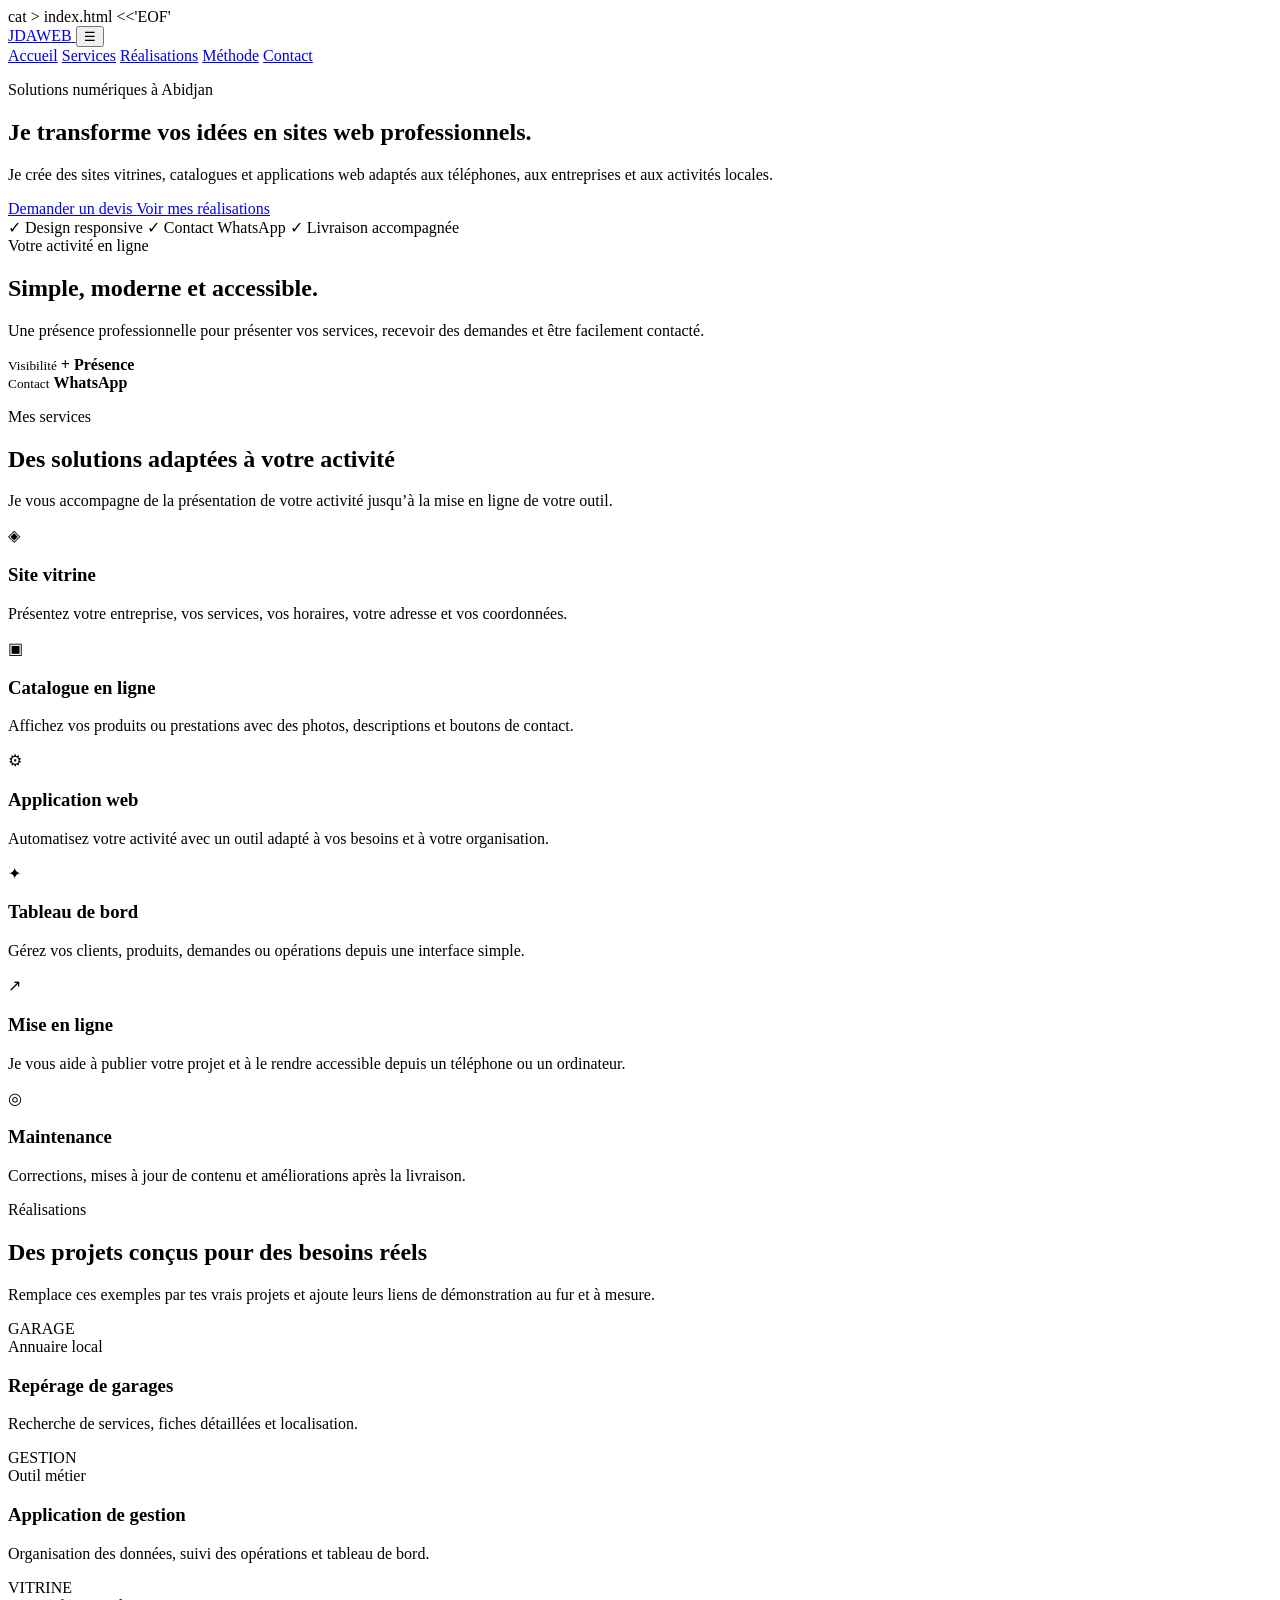
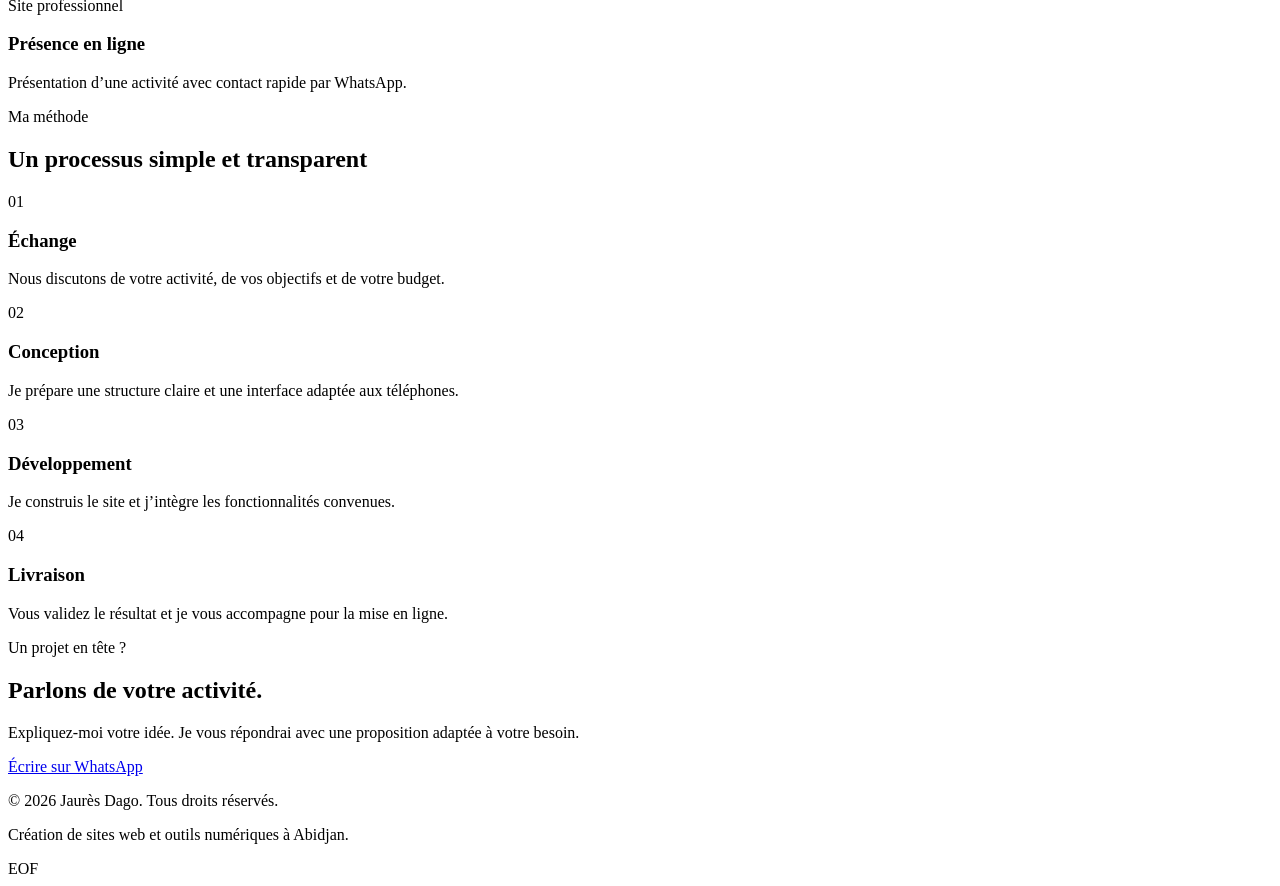
==== index.html @ 668e88b4 "Update index.html" ====
cat > index.html <<'EOF'
<!DOCTYPE html>
<html lang="fr">
<head>
  <meta charset="UTF-8">
  <meta name="viewport" content="width=device-width, initial-scale=1.0">

  <title>Jaurès Dago | Création de sites web à Abidjan</title>

  <meta
    name="description"
    content="Jaurès Dago crée des sites web, applications web et outils numériques adaptés aux entreprises et activités locales à Abidjan."
  >

  <meta name="theme-color" content="#121426">

  <link rel="stylesheet" href="css/style.css">
</head>
<body>
  <header class="site-header">
    <nav class="navbar container">
      <a class="logo" href="#accueil">
        JDA<span>WEB</span>
      </a>

      <button
        class="menu-toggle"
        id="menuToggle"
        type="button"
        aria-label="Ouvrir le menu"
        aria-expanded="false">
        ☰
      </button>

      <div class="nav-links" id="navLinks">
        <a href="#accueil">Accueil</a>
        <a href="#services">Services</a>
        <a href="#realisations">Réalisations</a>
        <a href="#methode">Méthode</a>
        <a href="#contact">Contact</a>
      </div>
    </nav>
  </header>

  <main>
    <section class="hero container" id="accueil">
      <div class="hero-content">
        <p class="eyebrow">Solutions numériques à Abidjan</p>

        <h1>
          Je transforme vos idées en sites web professionnels.
        </h1>

        <p class="hero-text">
          Je crée des sites vitrines, catalogues et applications web adaptés
          aux téléphones, aux entreprises et aux activités locales.
        </p>

        <div class="hero-actions">
          <a class="button button-primary" href="#contact">
            Demander un devis
          </a>

          <a class="button button-secondary" href="#realisations">
            Voir mes réalisations
          </a>
        </div>

        <div class="trust-points">
          <span>✓ Design responsive</span>
          <span>✓ Contact WhatsApp</span>
          <span>✓ Livraison accompagnée</span>
        </div>
      </div>

      <div class="hero-card">
        <span class="card-label">Votre activité en ligne</span>
        <h2>Simple, moderne et accessible.</h2>
        <p>
          Une présence professionnelle pour présenter vos services,
          recevoir des demandes et être facilement contacté.
        </p>

        <div class="mini-dashboard">
          <div>
            <small>Visibilité</small>
            <strong>+ Présence</strong>
          </div>
          <div>
            <small>Contact</small>
            <strong>WhatsApp</strong>
          </div>
        </div>
      </div>
    </section>

    <section class="section" id="services">
      <div class="container">
        <div class="section-heading">
          <p class="eyebrow">Mes services</p>
          <h2>Des solutions adaptées à votre activité</h2>
          <p>
            Je vous accompagne de la présentation de votre activité jusqu’à
            la mise en ligne de votre outil.
          </p>
        </div>

        <div class="cards">
          <article class="service-card">
            <span class="service-icon">◈</span>
            <h3>Site vitrine</h3>
            <p>
              Présentez votre entreprise, vos services, vos horaires,
              votre adresse et vos coordonnées.
            </p>
          </article>

          <article class="service-card">
            <span class="service-icon">▣</span>
            <h3>Catalogue en ligne</h3>
            <p>
              Affichez vos produits ou prestations avec des photos,
              descriptions et boutons de contact.
            </p>
          </article>

          <article class="service-card">
            <span class="service-icon">⚙</span>
            <h3>Application web</h3>
            <p>
              Automatisez votre activité avec un outil adapté à vos besoins
              et à votre organisation.
            </p>
          </article>

          <article class="service-card">
            <span class="service-icon">✦</span>
            <h3>Tableau de bord</h3>
            <p>
              Gérez vos clients, produits, demandes ou opérations depuis
              une interface simple.
            </p>
          </article>

          <article class="service-card">
            <span class="service-icon">↗</span>
            <h3>Mise en ligne</h3>
            <p>
              Je vous aide à publier votre projet et à le rendre accessible
              depuis un téléphone ou un ordinateur.
            </p>
          </article>

          <article class="service-card">
            <span class="service-icon">◎</span>
            <h3>Maintenance</h3>
            <p>
              Corrections, mises à jour de contenu et améliorations
              après la livraison.
            </p>
          </article>
        </div>
      </div>
    </section>

    <section class="section section-dark" id="realisations">
      <div class="container">
        <div class="section-heading">
          <p class="eyebrow">Réalisations</p>
          <h2>Des projets conçus pour des besoins réels</h2>
          <p>
            Remplace ces exemples par tes vrais projets et ajoute leurs liens
            de démonstration au fur et à mesure.
          </p>
        </div>

        <div class="project-grid">
          <article class="project-card">
            <div class="project-cover project-purple">GARAGE</div>
            <div class="project-body">
              <span>Annuaire local</span>
              <h3>Repérage de garages</h3>
              <p>
                Recherche de services, fiches détaillées et localisation.
              </p>
            </div>
          </article>

          <article class="project-card">
            <div class="project-cover project-orange">GESTION</div>
            <div class="project-body">
              <span>Outil métier</span>
              <h3>Application de gestion</h3>
              <p>
                Organisation des données, suivi des opérations et tableau
                de bord.
              </p>
            </div>
          </article>

          <article class="project-card">
            <div class="project-cover project-blue">VITRINE</div>
            <div class="project-body">
              <span>Site professionnel</span>
              <h3>Présence en ligne</h3>
              <p>
                Présentation d’une activité avec contact rapide par WhatsApp.
              </p>
            </div>
          </article>
        </div>
      </div>
    </section>

    <section class="section" id="methode">
      <div class="container">
        <div class="section-heading">
          <p class="eyebrow">Ma méthode</p>
          <h2>Un processus simple et transparent</h2>
        </div>

        <div class="steps">
          <div class="step">
            <span>01</span>
            <div>
              <h3>Échange</h3>
              <p>
                Nous discutons de votre activité, de vos objectifs et de
                votre budget.
              </p>
            </div>
          </div>

          <div class="step">
            <span>02</span>
            <div>
              <h3>Conception</h3>
              <p>
                Je prépare une structure claire et une interface adaptée
                aux téléphones.
              </p>
            </div>
          </div>

          <div class="step">
            <span>03</span>
            <div>
              <h3>Développement</h3>
              <p>
                Je construis le site et j’intègre les fonctionnalités
                convenues.
              </p>
            </div>
          </div>

          <div class="step">
            <span>04</span>
            <div>
              <h3>Livraison</h3>
              <p>
                Vous validez le résultat et je vous accompagne pour la mise
                en ligne.
              </p>
            </div>
          </div>
        </div>
      </div>
    </section>

    <section class="contact-section" id="contact">
      <div class="container contact-content">
        <div>
          <p class="eyebrow">Un projet en tête ?</p>
          <h2>Parlons de votre activité.</h2>
          <p>
            Expliquez-moi votre idée. Je vous répondrai avec une proposition
            adaptée à votre besoin.
          </p>
        </div>

        <!-- Remplace 225XXXXXXXXXX par ton vrai numéro WhatsApp -->
        <a
          class="button button-whatsapp"
          href="https://wa.me/225XXXXXXXXXX?text=Bonjour%20Jaur%C3%A8s%2C%20je%20souhaite%20parler%20d%27un%20projet%20web."
          target="_blank"
          rel="noopener">
          Écrire sur WhatsApp
        </a>
      </div>
    </section>
  </main>

  <footer class="site-footer">
    <div class="container footer-content">
      <p>© 2026 Jaurès Dago. Tous droits réservés.</p>
      <p>Création de sites web et outils numériques à Abidjan.</p>
    </div>
  </footer>

  <script src="js/app.js"></script>
</body>
</html>
EOF
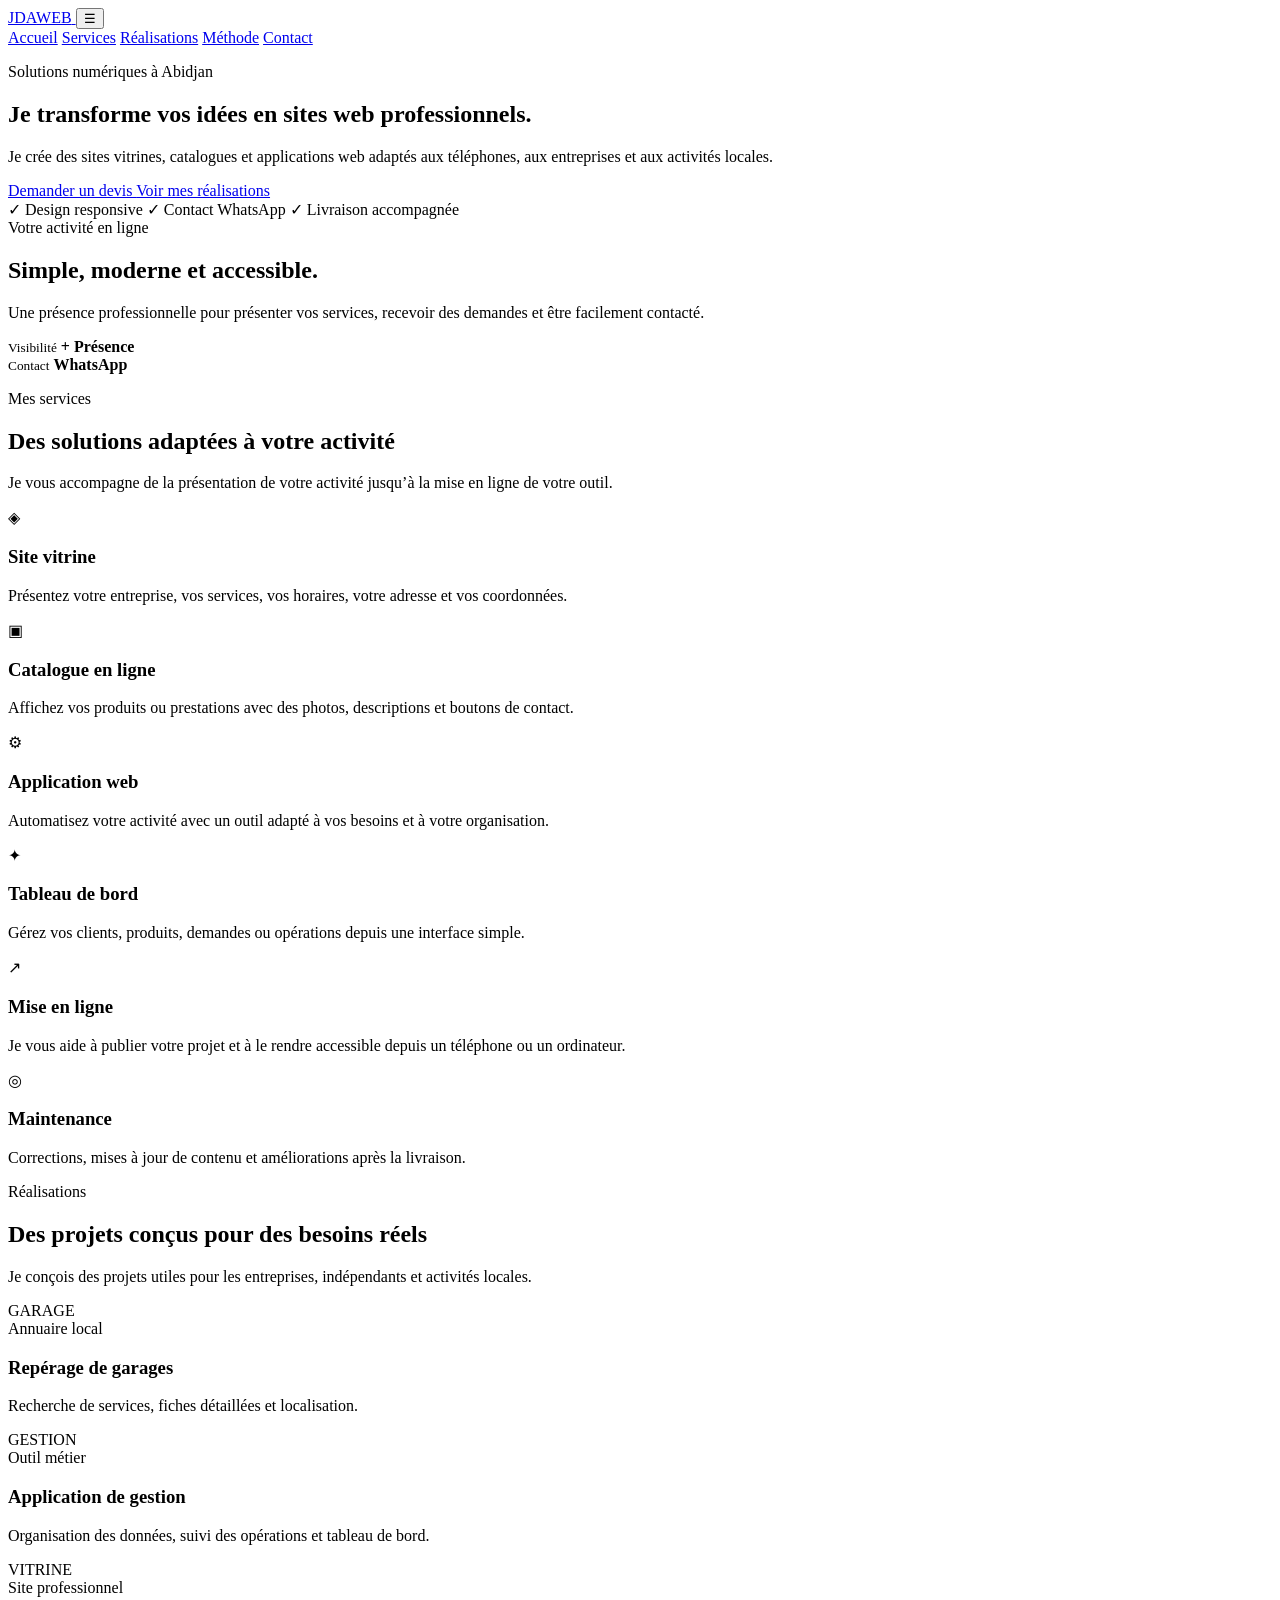
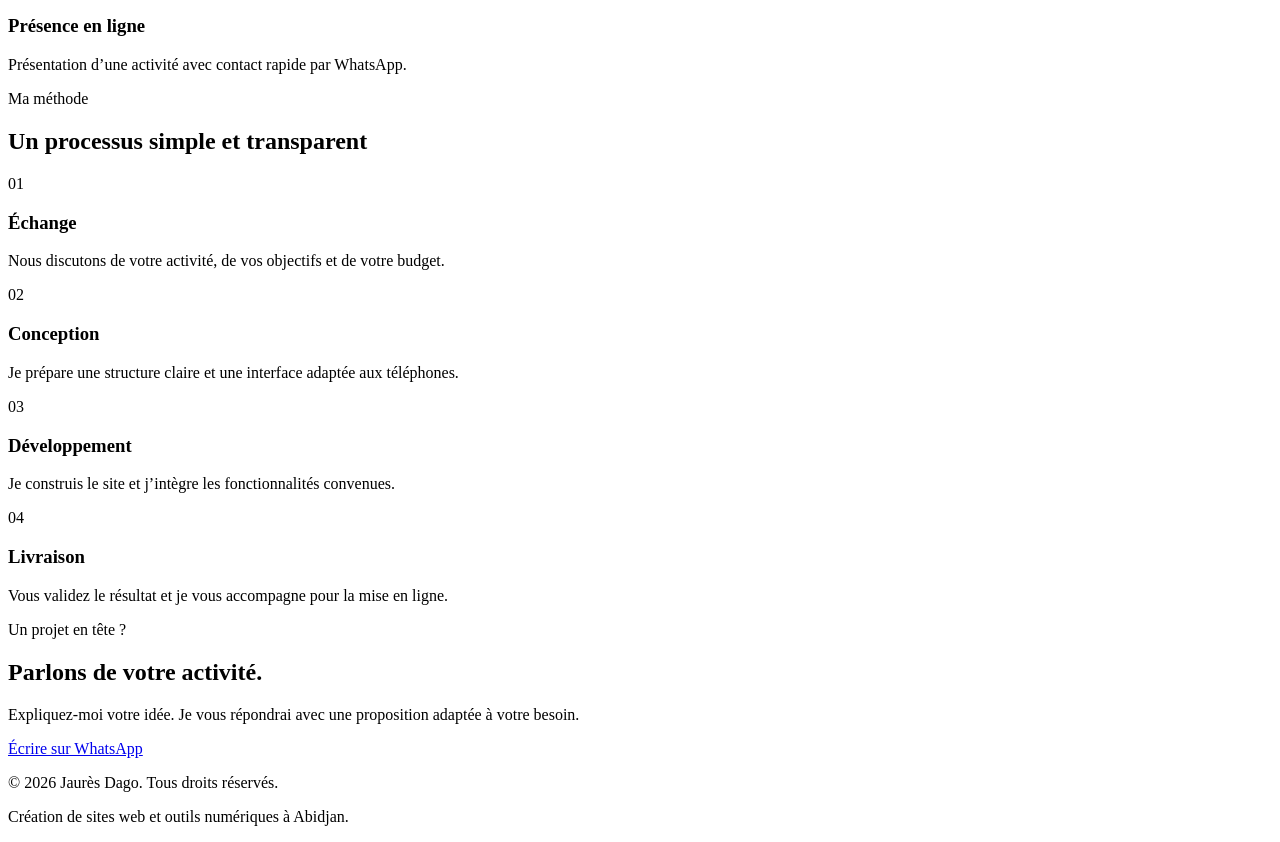
==== commit d69bf703: "Update index.html" ====
--- a/index.html
+++ b/index.html
@@ -1,4 +1,3 @@
-cat > index.html <<'EOF'
 <!DOCTYPE html>
 <html lang="fr">
 <head>
@@ -75,7 +74,11 @@
 
       <div class="hero-card">
         <span class="card-label">Votre activité en ligne</span>
-        <h2>Simple, moderne et accessible.</h2>
+
+        <h2>
+          Simple, moderne et accessible.
+        </h2>
+
         <p>
           Une présence professionnelle pour présenter vos services,
           recevoir des demandes et être facilement contacté.
@@ -86,6 +89,7 @@
             <small>Visibilité</small>
             <strong>+ Présence</strong>
           </div>
+
           <div>
             <small>Contact</small>
             <strong>WhatsApp</strong>
@@ -98,7 +102,11 @@
       <div class="container">
         <div class="section-heading">
           <p class="eyebrow">Mes services</p>
-          <h2>Des solutions adaptées à votre activité</h2>
+
+          <h2>
+            Des solutions adaptées à votre activité
+          </h2>
+
           <p>
             Je vous accompagne de la présentation de votre activité jusqu’à
             la mise en ligne de votre outil.
@@ -108,7 +116,11 @@
         <div class="cards">
           <article class="service-card">
             <span class="service-icon">◈</span>
-            <h3>Site vitrine</h3>
+
+            <h3>
+              Site vitrine
+            </h3>
+
             <p>
               Présentez votre entreprise, vos services, vos horaires,
               votre adresse et vos coordonnées.
@@ -117,7 +129,11 @@
 
           <article class="service-card">
             <span class="service-icon">▣</span>
-            <h3>Catalogue en ligne</h3>
+
+            <h3>
+              Catalogue en ligne
+            </h3>
+
             <p>
               Affichez vos produits ou prestations avec des photos,
               descriptions et boutons de contact.
@@ -126,7 +142,11 @@
 
           <article class="service-card">
             <span class="service-icon">⚙</span>
-            <h3>Application web</h3>
+
+            <h3>
+              Application web
+            </h3>
+
             <p>
               Automatisez votre activité avec un outil adapté à vos besoins
               et à votre organisation.
@@ -135,7 +155,11 @@
 
           <article class="service-card">
             <span class="service-icon">✦</span>
-            <h3>Tableau de bord</h3>
+
+            <h3>
+              Tableau de bord
+            </h3>
+
             <p>
               Gérez vos clients, produits, demandes ou opérations depuis
               une interface simple.
@@ -144,7 +168,11 @@
 
           <article class="service-card">
             <span class="service-icon">↗</span>
-            <h3>Mise en ligne</h3>
+
+            <h3>
+              Mise en ligne
+            </h3>
+
             <p>
               Je vous aide à publier votre projet et à le rendre accessible
               depuis un téléphone ou un ordinateur.
@@ -153,7 +181,11 @@
 
           <article class="service-card">
             <span class="service-icon">◎</span>
-            <h3>Maintenance</h3>
+
+            <h3>
+              Maintenance
+            </h3>
+
             <p>
               Corrections, mises à jour de contenu et améliorations
               après la livraison.
@@ -167,19 +199,30 @@
       <div class="container">
         <div class="section-heading">
           <p class="eyebrow">Réalisations</p>
-          <h2>Des projets conçus pour des besoins réels</h2>
+
+          <h2>
+            Des projets conçus pour des besoins réels
+          </h2>
+
           <p>
-            Remplace ces exemples par tes vrais projets et ajoute leurs liens
-            de démonstration au fur et à mesure.
+            Je conçois des projets utiles pour les entreprises,
+            indépendants et activités locales.
           </p>
         </div>
 
         <div class="project-grid">
           <article class="project-card">
-            <div class="project-cover project-purple">GARAGE</div>
+            <div class="project-cover project-purple">
+              GARAGE
+            </div>
+
             <div class="project-body">
               <span>Annuaire local</span>
-              <h3>Repérage de garages</h3>
+
+              <h3>
+                Repérage de garages
+              </h3>
+
               <p>
                 Recherche de services, fiches détaillées et localisation.
               </p>
@@ -187,10 +230,17 @@
           </article>
 
           <article class="project-card">
-            <div class="project-cover project-orange">GESTION</div>
+            <div class="project-cover project-orange">
+              GESTION
+            </div>
+
             <div class="project-body">
               <span>Outil métier</span>
-              <h3>Application de gestion</h3>
+
+              <h3>
+                Application de gestion
+              </h3>
+
               <p>
                 Organisation des données, suivi des opérations et tableau
                 de bord.
@@ -199,10 +249,17 @@
           </article>
 
           <article class="project-card">
-            <div class="project-cover project-blue">VITRINE</div>
+            <div class="project-cover project-blue">
+              VITRINE
+            </div>
+
             <div class="project-body">
               <span>Site professionnel</span>
-              <h3>Présence en ligne</h3>
+
+              <h3>
+                Présence en ligne
+              </h3>
+
               <p>
                 Présentation d’une activité avec contact rapide par WhatsApp.
               </p>
@@ -216,14 +273,21 @@
       <div class="container">
         <div class="section-heading">
           <p class="eyebrow">Ma méthode</p>
-          <h2>Un processus simple et transparent</h2>
+
+          <h2>
+            Un processus simple et transparent
+          </h2>
         </div>
 
         <div class="steps">
           <div class="step">
             <span>01</span>
+
             <div>
-              <h3>Échange</h3>
+              <h3>
+                Échange
+              </h3>
+
               <p>
                 Nous discutons de votre activité, de vos objectifs et de
                 votre budget.
@@ -233,8 +297,12 @@
 
           <div class="step">
             <span>02</span>
+
             <div>
-              <h3>Conception</h3>
+              <h3>
+                Conception
+              </h3>
+
               <p>
                 Je prépare une structure claire et une interface adaptée
                 aux téléphones.
@@ -244,8 +312,12 @@
 
           <div class="step">
             <span>03</span>
+
             <div>
-              <h3>Développement</h3>
+              <h3>
+                Développement
+              </h3>
+
               <p>
                 Je construis le site et j’intègre les fonctionnalités
                 convenues.
@@ -255,8 +327,12 @@
 
           <div class="step">
             <span>04</span>
+
             <div>
-              <h3>Livraison</h3>
+              <h3>
+                Livraison
+              </h3>
+
               <p>
                 Vous validez le résultat et je vous accompagne pour la mise
                 en ligne.
@@ -271,7 +347,11 @@
       <div class="container contact-content">
         <div>
           <p class="eyebrow">Un projet en tête ?</p>
-          <h2>Parlons de votre activité.</h2>
+
+          <h2>
+            Parlons de votre activité.
+          </h2>
+
           <p>
             Expliquez-moi votre idée. Je vous répondrai avec une proposition
             adaptée à votre besoin.
@@ -292,12 +372,16 @@
 
   <footer class="site-footer">
     <div class="container footer-content">
-      <p>© 2026 Jaurès Dago. Tous droits réservés.</p>
-      <p>Création de sites web et outils numériques à Abidjan.</p>
+      <p>
+        © 2026 Jaurès Dago. Tous droits réservés.
+      </p>
+
+      <p>
+        Création de sites web et outils numériques à Abidjan.
+      </p>
     </div>
   </footer>
 
   <script src="js/app.js"></script>
 </body>
-</html>
-EOF+</html>
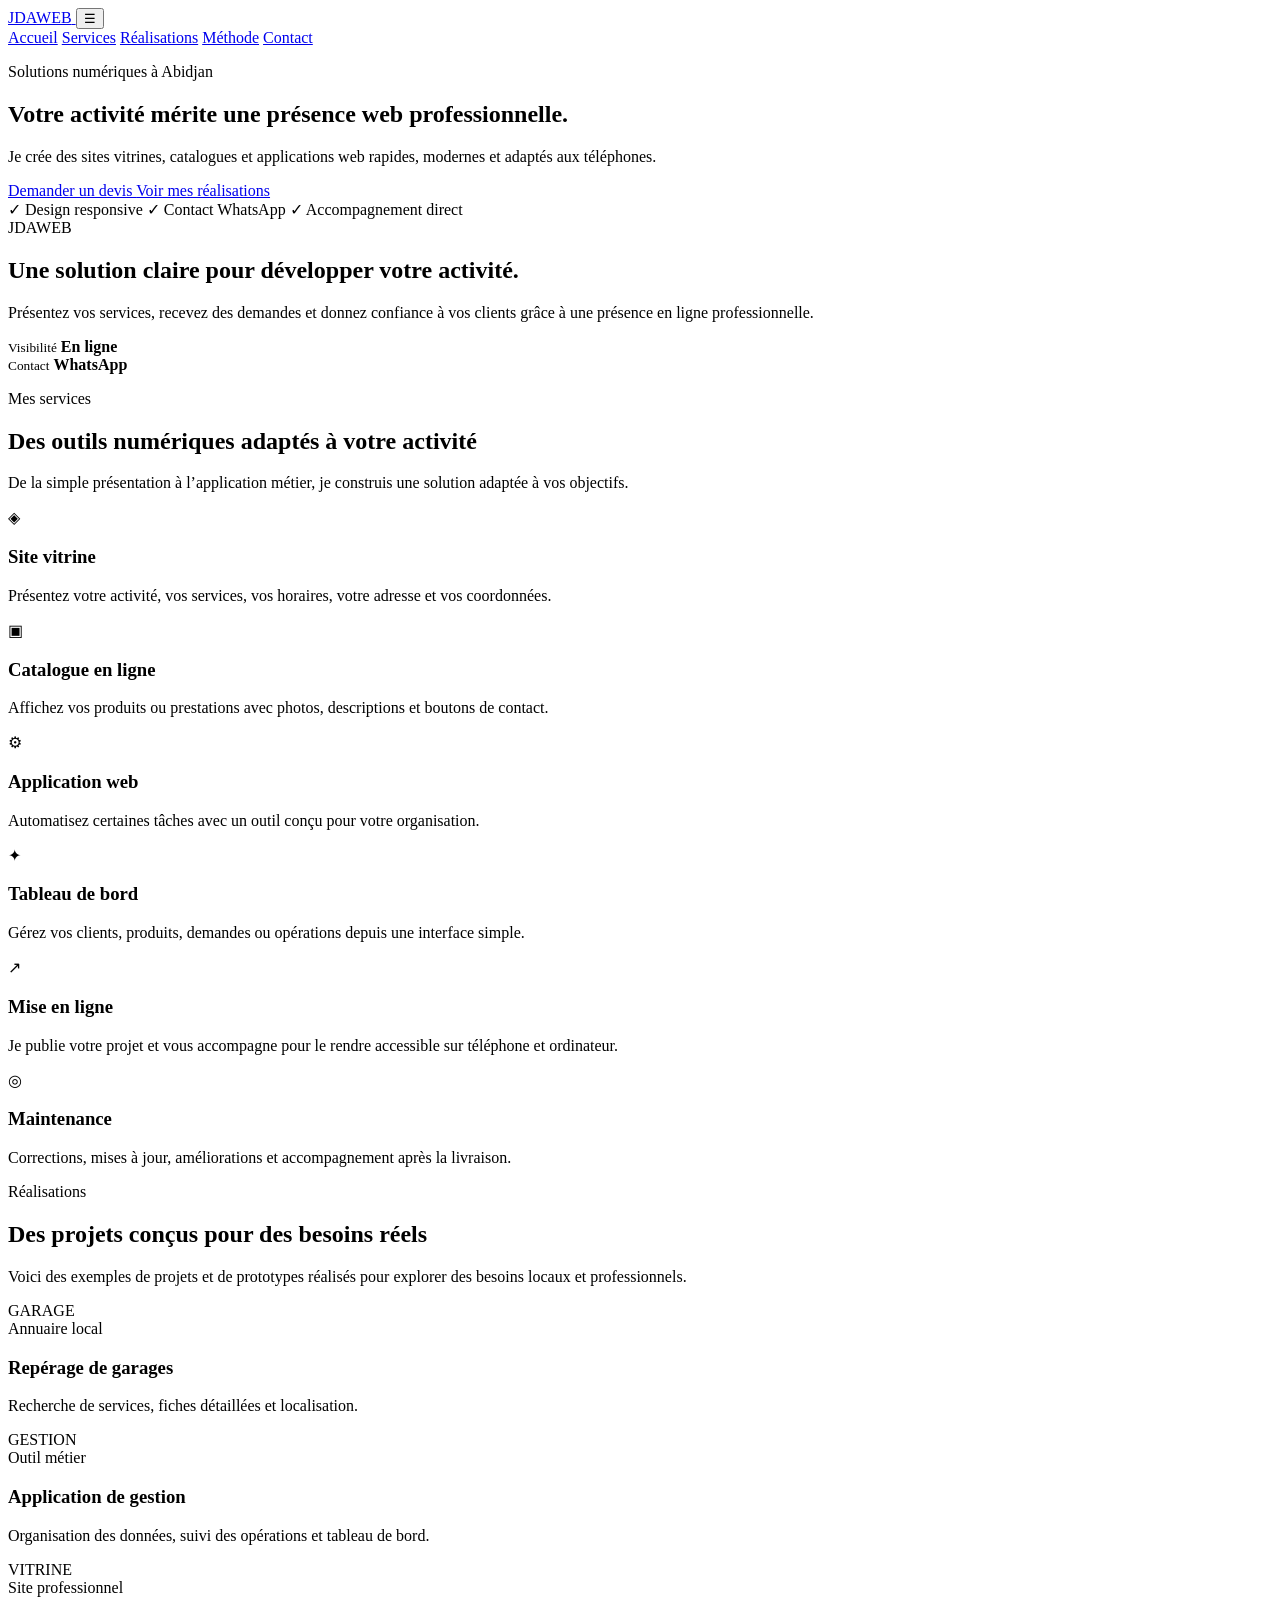
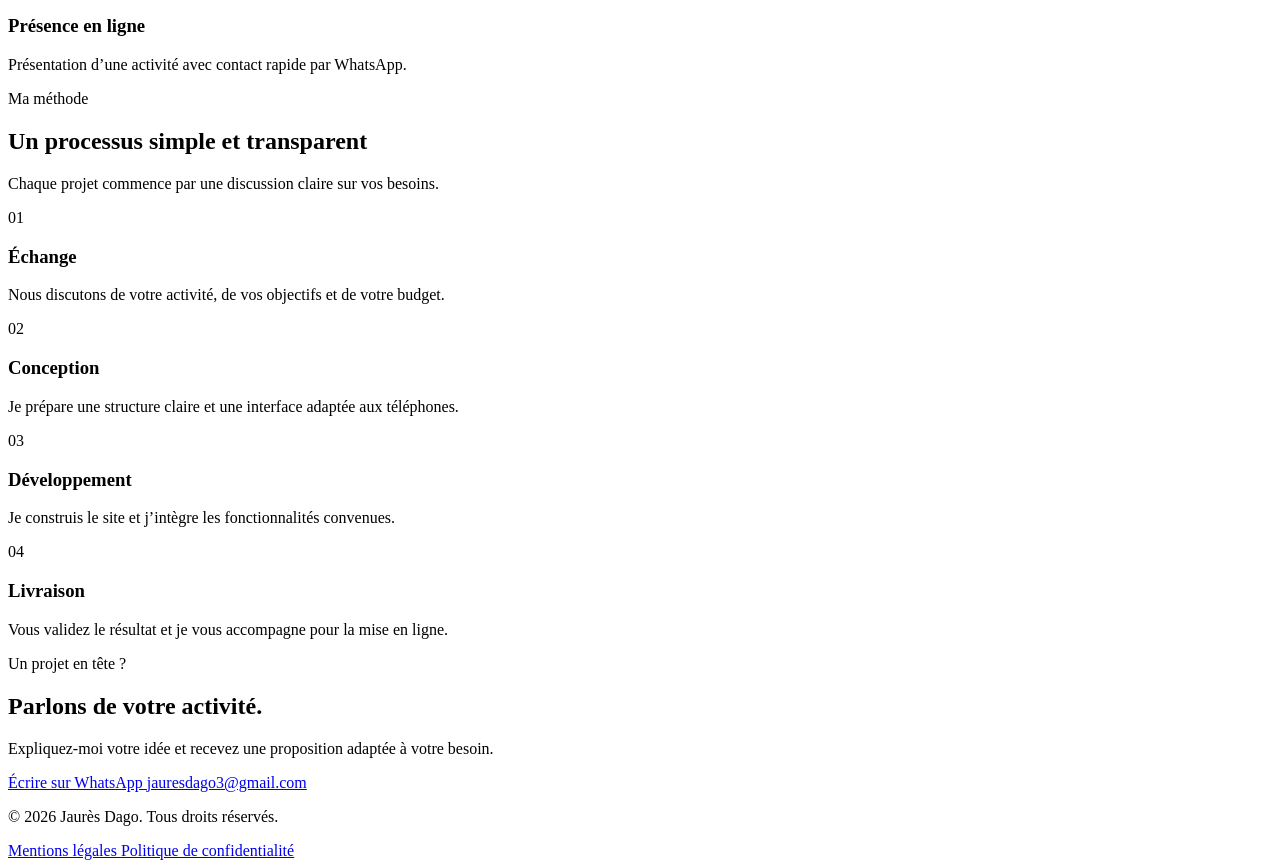
==== commit f3ec900f: "Update index.html" ====
--- a/index.html
+++ b/index.html
@@ -4,21 +4,21 @@
   <meta charset="UTF-8">
   <meta name="viewport" content="width=device-width, initial-scale=1.0">
 
-  <title>Jaurès Dago | Création de sites web à Abidjan</title>
+  <title>JDAWEB | Création de sites web à Abidjan</title>
 
   <meta
     name="description"
-    content="Jaurès Dago crée des sites web, applications web et outils numériques adaptés aux entreprises et activités locales à Abidjan."
+    content="Jaurès Dago crée des sites web professionnels, applications web et outils numériques pour les entreprises et activités locales à Abidjan."
   >
 
-  <meta name="theme-color" content="#121426">
+  <meta name="theme-color" content="#111426">
 
   <link rel="stylesheet" href="css/style.css">
 </head>
 <body>
   <header class="site-header">
     <nav class="navbar container">
-      <a class="logo" href="#accueil">
+      <a class="logo" href="index.html" aria-label="JDAWEB accueil">
         JDA<span>WEB</span>
       </a>
 
@@ -27,6 +27,7 @@
         id="menuToggle"
         type="button"
         aria-label="Ouvrir le menu"
+        aria-controls="navLinks"
         aria-expanded="false">
         ☰
       </button>
@@ -47,12 +48,12 @@
         <p class="eyebrow">Solutions numériques à Abidjan</p>
 
         <h1>
-          Je transforme vos idées en sites web professionnels.
+          Votre activité mérite une présence web professionnelle.
         </h1>
 
         <p class="hero-text">
-          Je crée des sites vitrines, catalogues et applications web adaptés
-          aux téléphones, aux entreprises et aux activités locales.
+          Je crée des sites vitrines, catalogues et applications web rapides,
+          modernes et adaptés aux téléphones.
         </p>
 
         <div class="hero-actions">
@@ -65,29 +66,29 @@
           </a>
         </div>
 
-        <div class="trust-points">
+        <div class="trust-points" aria-label="Avantages">
           <span>✓ Design responsive</span>
           <span>✓ Contact WhatsApp</span>
-          <span>✓ Livraison accompagnée</span>
+          <span>✓ Accompagnement direct</span>
         </div>
       </div>
 
       <div class="hero-card">
-        <span class="card-label">Votre activité en ligne</span>
+        <span class="card-label">JDAWEB</span>
 
         <h2>
-          Simple, moderne et accessible.
+          Une solution claire pour développer votre activité.
         </h2>
 
         <p>
-          Une présence professionnelle pour présenter vos services,
-          recevoir des demandes et être facilement contacté.
+          Présentez vos services, recevez des demandes et donnez confiance
+          à vos clients grâce à une présence en ligne professionnelle.
         </p>
 
         <div class="mini-dashboard">
           <div>
             <small>Visibilité</small>
-            <strong>+ Présence</strong>
+            <strong>En ligne</strong>
           </div>
 
           <div>
@@ -104,62 +105,46 @@
           <p class="eyebrow">Mes services</p>
 
           <h2>
-            Des solutions adaptées à votre activité
+            Des outils numériques adaptés à votre activité
           </h2>
 
           <p>
-            Je vous accompagne de la présentation de votre activité jusqu’à
-            la mise en ligne de votre outil.
+            De la simple présentation à l’application métier, je construis
+            une solution adaptée à vos objectifs.
           </p>
         </div>
 
         <div class="cards">
           <article class="service-card">
-            <span class="service-icon">◈</span>
-
-            <h3>
-              Site vitrine
-            </h3>
-
-            <p>
-              Présentez votre entreprise, vos services, vos horaires,
+            <span class="service-icon" aria-hidden="true">◈</span>
+            <h3>Site vitrine</h3>
+            <p>
+              Présentez votre activité, vos services, vos horaires,
               votre adresse et vos coordonnées.
             </p>
           </article>
 
           <article class="service-card">
-            <span class="service-icon">▣</span>
-
-            <h3>
-              Catalogue en ligne
-            </h3>
-
-            <p>
-              Affichez vos produits ou prestations avec des photos,
-              descriptions et boutons de contact.
-            </p>
-          </article>
-
-          <article class="service-card">
-            <span class="service-icon">⚙</span>
-
-            <h3>
-              Application web
-            </h3>
-
-            <p>
-              Automatisez votre activité avec un outil adapté à vos besoins
-              et à votre organisation.
-            </p>
-          </article>
-
-          <article class="service-card">
-            <span class="service-icon">✦</span>
-
-            <h3>
-              Tableau de bord
-            </h3>
-
+            <span class="service-icon" aria-hidden="true">▣</span>
+            <h3>Catalogue en ligne</h3>
+            <p>
+              Affichez vos produits ou prestations avec photos, descriptions
+              et boutons de contact.
+            </p>
+          </article>
+
+          <article class="service-card">
+            <span class="service-icon" aria-hidden="true">⚙</span>
+            <h3>Application web</h3>
+            <p>
+              Automatisez certaines tâches avec un outil conçu pour votre
+              organisation.
+            </p>
+          </article>
+
+          <article class="service-card">
+            <span class="service-icon" aria-hidden="true">✦</span>
+            <h3>Tableau de bord</h3>
             <p>
               Gérez vos clients, produits, demandes ou opérations depuis
               une interface simple.
@@ -167,27 +152,19 @@
           </article>
 
           <article class="service-card">
-            <span class="service-icon">↗</span>
-
-            <h3>
-              Mise en ligne
-            </h3>
-
-            <p>
-              Je vous aide à publier votre projet et à le rendre accessible
-              depuis un téléphone ou un ordinateur.
-            </p>
-          </article>
-
-          <article class="service-card">
-            <span class="service-icon">◎</span>
-
-            <h3>
-              Maintenance
-            </h3>
-
-            <p>
-              Corrections, mises à jour de contenu et améliorations
+            <span class="service-icon" aria-hidden="true">↗</span>
+            <h3>Mise en ligne</h3>
+            <p>
+              Je publie votre projet et vous accompagne pour le rendre
+              accessible sur téléphone et ordinateur.
+            </p>
+          </article>
+
+          <article class="service-card">
+            <span class="service-icon" aria-hidden="true">◎</span>
+            <h3>Maintenance</h3>
+            <p>
+              Corrections, mises à jour, améliorations et accompagnement
               après la livraison.
             </p>
           </article>
@@ -205,8 +182,8 @@
           </h2>
 
           <p>
-            Je conçois des projets utiles pour les entreprises,
-            indépendants et activités locales.
+            Voici des exemples de projets et de prototypes réalisés pour
+            explorer des besoins locaux et professionnels.
           </p>
         </div>
 
@@ -277,68 +254,60 @@
           <h2>
             Un processus simple et transparent
           </h2>
+
+          <p>
+            Chaque projet commence par une discussion claire sur vos besoins.
+          </p>
         </div>
 
         <div class="steps">
-          <div class="step">
+          <article class="step">
             <span>01</span>
 
             <div>
-              <h3>
-                Échange
-              </h3>
-
+              <h3>Échange</h3>
               <p>
                 Nous discutons de votre activité, de vos objectifs et de
                 votre budget.
               </p>
             </div>
-          </div>
-
-          <div class="step">
+          </article>
+
+          <article class="step">
             <span>02</span>
 
             <div>
-              <h3>
-                Conception
-              </h3>
-
+              <h3>Conception</h3>
               <p>
                 Je prépare une structure claire et une interface adaptée
                 aux téléphones.
               </p>
             </div>
-          </div>
-
-          <div class="step">
+          </article>
+
+          <article class="step">
             <span>03</span>
 
             <div>
-              <h3>
-                Développement
-              </h3>
-
+              <h3>Développement</h3>
               <p>
                 Je construis le site et j’intègre les fonctionnalités
                 convenues.
               </p>
             </div>
-          </div>
-
-          <div class="step">
+          </article>
+
+          <article class="step">
             <span>04</span>
 
             <div>
-              <h3>
-                Livraison
-              </h3>
-
+              <h3>Livraison</h3>
               <p>
                 Vous validez le résultat et je vous accompagne pour la mise
                 en ligne.
               </p>
             </div>
-          </div>
+          </article>
         </div>
       </div>
     </section>
@@ -353,19 +322,26 @@
           </h2>
 
           <p>
-            Expliquez-moi votre idée. Je vous répondrai avec une proposition
-            adaptée à votre besoin.
+            Expliquez-moi votre idée et recevez une proposition adaptée
+            à votre besoin.
           </p>
         </div>
 
-        <!-- Remplace 225XXXXXXXXXX par ton vrai numéro WhatsApp -->
-        <a
-          class="button button-whatsapp"
-          href="https://wa.me/225XXXXXXXXXX?text=Bonjour%20Jaur%C3%A8s%2C%20je%20souhaite%20parler%20d%27un%20projet%20web."
-          target="_blank"
-          rel="noopener">
-          Écrire sur WhatsApp
-        </a>
+        <div class="contact-actions">
+          <a
+            class="button button-whatsapp"
+            href="https://wa.me/2250575570479?text=Bonjour%20Jaur%C3%A8s%2C%20je%20souhaite%20parler%20d%27un%20projet%20web."
+            target="_blank"
+            rel="noopener">
+            Écrire sur WhatsApp
+          </a>
+
+          <a
+            class="email-link"
+            href="mailto:jauresdago3@gmail.com">
+            jauresdago3@gmail.com
+          </a>
+        </div>
       </div>
     </section>
   </main>
@@ -376,9 +352,15 @@
         © 2026 Jaurès Dago. Tous droits réservés.
       </p>
 
-      <p>
-        Création de sites web et outils numériques à Abidjan.
-      </p>
+      <nav class="footer-links" aria-label="Liens légaux">
+        <a href="mentions-legales.html">
+          Mentions légales
+        </a>
+
+        <a href="politique-confidentialite.html">
+          Politique de confidentialité
+        </a>
+      </nav>
     </div>
   </footer>
 
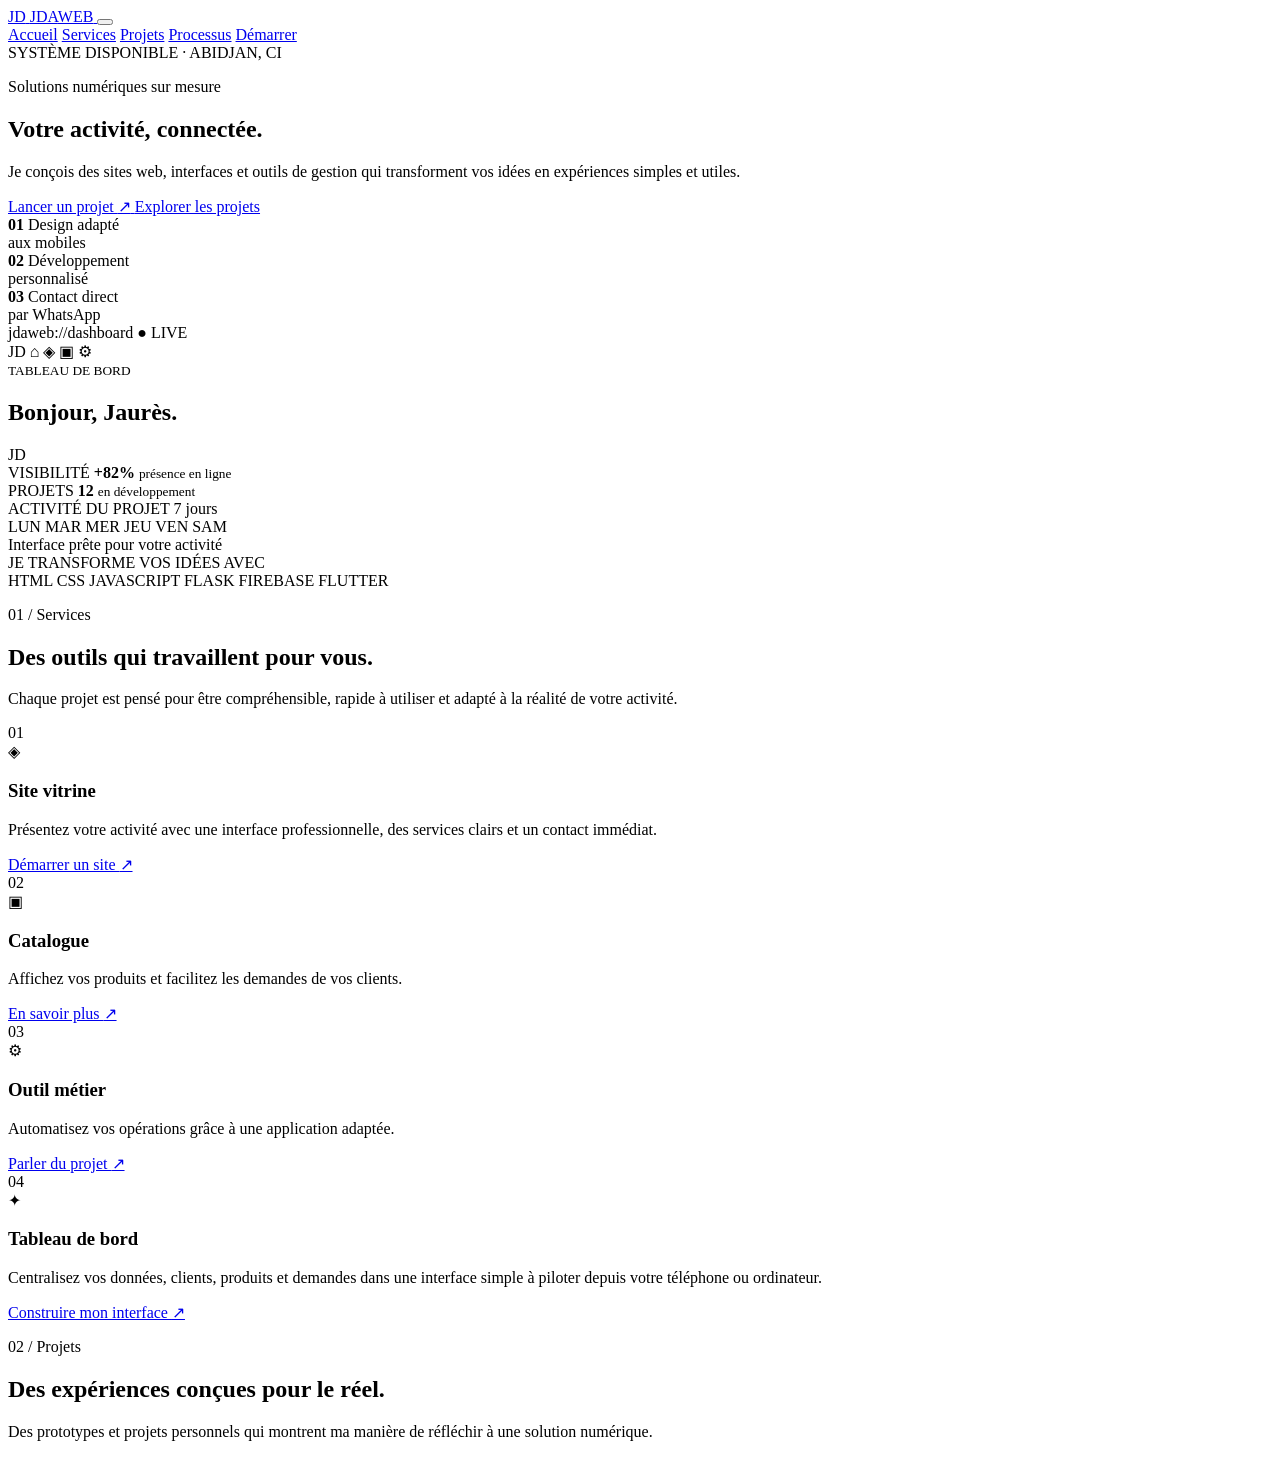
==== commit 81be8def: "Update index.html" ====
--- a/index.html
+++ b/index.html
@@ -4,22 +4,25 @@
   <meta charset="UTF-8">
   <meta name="viewport" content="width=device-width, initial-scale=1.0">
 
-  <title>JDAWEB | Création de sites web à Abidjan</title>
+  <title>JDAWEB | Interfaces web à Abidjan</title>
 
   <meta
     name="description"
-    content="Jaurès Dago crée des sites web professionnels, applications web et outils numériques pour les entreprises et activités locales à Abidjan."
+    content="JDAWEB conçoit des sites web et outils numériques modernes pour les entreprises et activités locales à Abidjan."
   >
 
-  <meta name="theme-color" content="#111426">
+  <meta name="theme-color" content="#080a16">
 
   <link rel="stylesheet" href="css/style.css">
 </head>
 <body>
+  <div class="page-grid" aria-hidden="true"></div>
+
   <header class="site-header">
     <nav class="navbar container">
-      <a class="logo" href="index.html" aria-label="JDAWEB accueil">
-        JDA<span>WEB</span>
+      <a class="brand" href="#accueil" aria-label="JDAWEB accueil">
+        <span class="brand-mark">JD</span>
+        <span class="brand-name">JDA<span>WEB</span></span>
       </a>
 
       <button
@@ -29,341 +32,236 @@
         aria-label="Ouvrir le menu"
         aria-controls="navLinks"
         aria-expanded="false">
-        ☰
+        <span></span>
+        <span></span>
+        <span></span>
       </button>
 
       <div class="nav-links" id="navLinks">
         <a href="#accueil">Accueil</a>
         <a href="#services">Services</a>
-        <a href="#realisations">Réalisations</a>
-        <a href="#methode">Méthode</a>
-        <a href="#contact">Contact</a>
+        <a href="#projets">Projets</a>
+        <a href="#processus">Processus</a>
+        <a class="nav-cta" href="#contact">Démarrer</a>
       </div>
     </nav>
   </header>
 
   <main>
     <section class="hero container" id="accueil">
-      <div class="hero-content">
-        <p class="eyebrow">Solutions numériques à Abidjan</p>
+      <div class="hero-copy">
+        <div class="status-line">
+          <span class="status-dot"></span>
+          <span>SYSTÈME DISPONIBLE · ABIDJAN, CI</span>
+        </div>
+
+        <p class="eyebrow">Solutions numériques sur mesure</p>
 
         <h1>
-          Votre activité mérite une présence web professionnelle.
+          Votre activité,
+          <span>connectée.</span>
         </h1>
 
         <p class="hero-text">
-          Je crée des sites vitrines, catalogues et applications web rapides,
-          modernes et adaptés aux téléphones.
+          Je conçois des sites web, interfaces et outils de gestion qui
+          transforment vos idées en expériences simples et utiles.
         </p>
 
         <div class="hero-actions">
           <a class="button button-primary" href="#contact">
-            Demander un devis
+            Lancer un projet
+            <span>↗</span>
           </a>
 
-          <a class="button button-secondary" href="#realisations">
-            Voir mes réalisations
+          <a class="button button-ghost" href="#projets">
+            Explorer les projets
           </a>
         </div>
 
-        <div class="trust-points" aria-label="Avantages">
-          <span>✓ Design responsive</span>
-          <span>✓ Contact WhatsApp</span>
-          <span>✓ Accompagnement direct</span>
-        </div>
-      </div>
-
-      <div class="hero-card">
-        <span class="card-label">JDAWEB</span>
-
-        <h2>
-          Une solution claire pour développer votre activité.
-        </h2>
+        <div class="hero-meta">
+          <div>
+            <strong>01</strong>
+            <span>Design adapté<br>aux mobiles</span>
+          </div>
+
+          <div>
+            <strong>02</strong>
+            <span>Développement<br>personnalisé</span>
+          </div>
+
+          <div>
+            <strong>03</strong>
+            <span>Contact direct<br>par WhatsApp</span>
+          </div>
+        </div>
+      </div>
+
+      <div class="interface-window" aria-label="Aperçu d'une interface JDAWEB">
+        <div class="window-top">
+          <div class="window-dots">
+            <i></i>
+            <i></i>
+            <i></i>
+          </div>
+
+          <span class="window-title">jdaweb://dashboard</span>
+
+          <span class="window-signal">● LIVE</span>
+        </div>
+
+        <div class="window-body">
+          <aside class="dashboard-menu">
+            <span class="menu-logo">JD</span>
+            <span class="menu-item active">⌂</span>
+            <span class="menu-item">◈</span>
+            <span class="menu-item">▣</span>
+            <span class="menu-item">⚙</span>
+          </aside>
+
+          <div class="dashboard-content">
+            <div class="dashboard-heading">
+              <div>
+                <small>TABLEAU DE BORD</small>
+                <h2>Bonjour, Jaurès.</h2>
+              </div>
+
+              <span class="avatar">JD</span>
+            </div>
+
+            <div class="metric-grid">
+              <div class="metric-card">
+                <span>VISIBILITÉ</span>
+                <strong>+82%</strong>
+                <small>présence en ligne</small>
+              </div>
+
+              <div class="metric-card accent">
+                <span>PROJETS</span>
+                <strong>12</strong>
+                <small>en développement</small>
+              </div>
+            </div>
+
+            <div class="chart-card">
+              <div class="chart-heading">
+                <span>ACTIVITÉ DU PROJET</span>
+                <span class="chart-period">7 jours</span>
+              </div>
+
+              <div class="chart">
+                <div class="chart-line"></div>
+                <span class="chart-point point-1"></span>
+                <span class="chart-point point-2"></span>
+                <span class="chart-point point-3"></span>
+                <span class="chart-point point-4"></span>
+                <span class="chart-point point-5"></span>
+                <span class="chart-point point-6"></span>
+              </div>
+
+              <div class="chart-labels">
+                <span>LUN</span>
+                <span>MAR</span>
+                <span>MER</span>
+                <span>JEU</span>
+                <span>VEN</span>
+                <span>SAM</span>
+              </div>
+            </div>
+
+            <div class="dashboard-footer">
+              <span class="footer-pulse"></span>
+              Interface prête pour votre activité
+            </div>
+          </div>
+        </div>
+      </div>
+    </section>
+
+    <section class="tech-strip">
+      <div class="container tech-content">
+        <span>JE TRANSFORME VOS IDÉES AVEC</span>
+        <div class="tech-list">
+          <span>HTML</span>
+          <span>CSS</span>
+          <span>JAVASCRIPT</span>
+          <span>FLASK</span>
+          <span>FIREBASE</span>
+          <span>FLUTTER</span>
+        </div>
+      </div>
+    </section>
+
+    <section class="section container" id="services">
+      <div class="section-heading">
+        <div>
+          <p class="eyebrow">01 / Services</p>
+          <h2>Des outils qui travaillent pour vous.</h2>
+        </div>
 
         <p>
-          Présentez vos services, recevez des demandes et donnez confiance
-          à vos clients grâce à une présence en ligne professionnelle.
+          Chaque projet est pensé pour être compréhensible, rapide à utiliser
+          et adapté à la réalité de votre activité.
         </p>
-
-        <div class="mini-dashboard">
-          <div>
-            <small>Visibilité</small>
-            <strong>En ligne</strong>
-          </div>
-
-          <div>
-            <small>Contact</small>
-            <strong>WhatsApp</strong>
-          </div>
-        </div>
+      </div>
+
+      <div class="service-grid">
+        <article class="service-card large">
+          <div class="card-number">01</div>
+          <span class="card-icon">◈</span>
+          <h3>Site vitrine</h3>
+          <p>
+            Présentez votre activité avec une interface professionnelle,
+            des services clairs et un contact immédiat.
+          </p>
+          <a href="#contact">Démarrer un site <span>↗</span></a>
+        </article>
+
+        <article class="service-card">
+          <div class="card-number">02</div>
+          <span class="card-icon cyan">▣</span>
+          <h3>Catalogue</h3>
+          <p>
+            Affichez vos produits et facilitez les demandes de vos clients.
+          </p>
+          <a href="#contact">En savoir plus <span>↗</span></a>
+        </article>
+
+        <article class="service-card">
+          <div class="card-number">03</div>
+          <span class="card-icon orange">⚙</span>
+          <h3>Outil métier</h3>
+          <p>
+            Automatisez vos opérations grâce à une application adaptée.
+          </p>
+          <a href="#contact">Parler du projet <span>↗</span></a>
+        </article>
+
+        <article class="service-card wide">
+          <div class="card-number">04</div>
+          <span class="card-icon purple">✦</span>
+          <h3>Tableau de bord</h3>
+          <p>
+            Centralisez vos données, clients, produits et demandes dans une
+            interface simple à piloter depuis votre téléphone ou ordinateur.
+          </p>
+          <a href="#contact">Construire mon interface <span>↗</span></a>
+        </article>
       </div>
     </section>
 
-    <section class="section" id="services">
+    <section class="section projects-section" id="projets">
       <div class="container">
         <div class="section-heading">
-          <p class="eyebrow">Mes services</p>
-
-          <h2>
-            Des outils numériques adaptés à votre activité
-          </h2>
-
-          <p>
-            De la simple présentation à l’application métier, je construis
-            une solution adaptée à vos objectifs.
-          </p>
-        </div>
-
-        <div class="cards">
-          <article class="service-card">
-            <span class="service-icon" aria-hidden="true">◈</span>
-            <h3>Site vitrine</h3>
-            <p>
-              Présentez votre activité, vos services, vos horaires,
-              votre adresse et vos coordonnées.
-            </p>
-          </article>
-
-          <article class="service-card">
-            <span class="service-icon" aria-hidden="true">▣</span>
-            <h3>Catalogue en ligne</h3>
-            <p>
-              Affichez vos produits ou prestations avec photos, descriptions
-              et boutons de contact.
-            </p>
-          </article>
-
-          <article class="service-card">
-            <span class="service-icon" aria-hidden="true">⚙</span>
-            <h3>Application web</h3>
-            <p>
-              Automatisez certaines tâches avec un outil conçu pour votre
-              organisation.
-            </p>
-          </article>
-
-          <article class="service-card">
-            <span class="service-icon" aria-hidden="true">✦</span>
-            <h3>Tableau de bord</h3>
-            <p>
-              Gérez vos clients, produits, demandes ou opérations depuis
-              une interface simple.
-            </p>
-          </article>
-
-          <article class="service-card">
-            <span class="service-icon" aria-hidden="true">↗</span>
-            <h3>Mise en ligne</h3>
-            <p>
-              Je publie votre projet et vous accompagne pour le rendre
-              accessible sur téléphone et ordinateur.
-            </p>
-          </article>
-
-          <article class="service-card">
-            <span class="service-icon" aria-hidden="true">◎</span>
-            <h3>Maintenance</h3>
-            <p>
-              Corrections, mises à jour, améliorations et accompagnement
-              après la livraison.
-            </p>
-          </article>
-        </div>
-      </div>
-    </section>
-
-    <section class="section section-dark" id="realisations">
-      <div class="container">
-        <div class="section-heading">
-          <p class="eyebrow">Réalisations</p>
-
-          <h2>
-            Des projets conçus pour des besoins réels
-          </h2>
-
-          <p>
-            Voici des exemples de projets et de prototypes réalisés pour
-            explorer des besoins locaux et professionnels.
-          </p>
-        </div>
-
-        <div class="project-grid">
-          <article class="project-card">
-            <div class="project-cover project-purple">
-              GARAGE
-            </div>
-
-            <div class="project-body">
-              <span>Annuaire local</span>
-
-              <h3>
-                Repérage de garages
-              </h3>
-
-              <p>
-                Recherche de services, fiches détaillées et localisation.
-              </p>
-            </div>
-          </article>
-
-          <article class="project-card">
-            <div class="project-cover project-orange">
-              GESTION
-            </div>
-
-            <div class="project-body">
-              <span>Outil métier</span>
-
-              <h3>
-                Application de gestion
-              </h3>
-
-              <p>
-                Organisation des données, suivi des opérations et tableau
-                de bord.
-              </p>
-            </div>
-          </article>
-
-          <article class="project-card">
-            <div class="project-cover project-blue">
-              VITRINE
-            </div>
-
-            <div class="project-body">
-              <span>Site professionnel</span>
-
-              <h3>
-                Présence en ligne
-              </h3>
-
-              <p>
-                Présentation d’une activité avec contact rapide par WhatsApp.
-              </p>
-            </div>
-          </article>
-        </div>
-      </div>
-    </section>
-
-    <section class="section" id="methode">
-      <div class="container">
-        <div class="section-heading">
-          <p class="eyebrow">Ma méthode</p>
-
-          <h2>
-            Un processus simple et transparent
-          </h2>
-
-          <p>
-            Chaque projet commence par une discussion claire sur vos besoins.
-          </p>
-        </div>
-
-        <div class="steps">
-          <article class="step">
-            <span>01</span>
-
-            <div>
-              <h3>Échange</h3>
-              <p>
-                Nous discutons de votre activité, de vos objectifs et de
-                votre budget.
-              </p>
-            </div>
-          </article>
-
-          <article class="step">
-            <span>02</span>
-
-            <div>
-              <h3>Conception</h3>
-              <p>
-                Je prépare une structure claire et une interface adaptée
-                aux téléphones.
-              </p>
-            </div>
-          </article>
-
-          <article class="step">
-            <span>03</span>
-
-            <div>
-              <h3>Développement</h3>
-              <p>
-                Je construis le site et j’intègre les fonctionnalités
-                convenues.
-              </p>
-            </div>
-          </article>
-
-          <article class="step">
-            <span>04</span>
-
-            <div>
-              <h3>Livraison</h3>
-              <p>
-                Vous validez le résultat et je vous accompagne pour la mise
-                en ligne.
-              </p>
-            </div>
-          </article>
-        </div>
-      </div>
-    </section>
-
-    <section class="contact-section" id="contact">
-      <div class="container contact-content">
-        <div>
-          <p class="eyebrow">Un projet en tête ?</p>
-
-          <h2>
-            Parlons de votre activité.
-          </h2>
-
-          <p>
-            Expliquez-moi votre idée et recevez une proposition adaptée
-            à votre besoin.
-          </p>
-        </div>
-
-        <div class="contact-actions">
-          <a
-            class="button button-whatsapp"
-            href="https://wa.me/2250575570479?text=Bonjour%20Jaur%C3%A8s%2C%20je%20souhaite%20parler%20d%27un%20projet%20web."
-            target="_blank"
-            rel="noopener">
-            Écrire sur WhatsApp
-          </a>
-
-          <a
-            class="email-link"
-            href="mailto:jauresdago3@gmail.com">
-            jauresdago3@gmail.com
-          </a>
-        </div>
-      </div>
-    </section>
-  </main>
-
-  <footer class="site-footer">
-    <div class="container footer-content">
-      <p>
-        © 2026 Jaurès Dago. Tous droits réservés.
-      </p>
-
-      <nav class="footer-links" aria-label="Liens légaux">
-        <a href="mentions-legales.html">
-          Mentions légales
-        </a>
-
-        <a href="politique-confidentialite.html">
-          Politique de confidentialité
-        </a>
-      </nav>
-    </div>
-  </footer>
-
-  <script src="js/app.js"></script>
-</body>
-</html>+          <div>
+            <p class="eyebrow">02 / Projets</p>
+            <h2>Des expériences conçues pour le réel.</h2>
+          </div>
+
+          <p>
+            Des prototypes et projets personnels qui montrent ma manière
+            de réfléchir à une solution numérique.
+          </p>
+        </div>
+
+        <div class="project-list">
+          <article c
--- a/css/style.css
+++ b/css/style.css
@@ -0,0 +1,78 @@
+.legal-page {
+  max-width: 850px;
+  padding-bottom: 90px;
+  padding-top: 80px;
+}
+
+.legal-page h1 {
+  color: var(--dark);
+  font-size: clamp(34px, 6vw, 52px);
+  line-height: 1.1;
+  margin-bottom: 18px;
+}
+
+.legal-intro {
+  color: var(--muted);
+  font-size: 17px;
+  margin-bottom: 45px;
+}
+
+.legal-section {
+  border-bottom: 1px solid var(--border);
+  padding: 28px 0;
+}
+
+.legal-section h2 {
+  color: var(--dark);
+  font-size: 24px;
+  margin-bottom: 14px;
+}
+
+.legal-section p,
+.legal-section li {
+  color: var(--text);
+  font-size: 15px;
+}
+
+.legal-section p {
+  margin-bottom: 14px;
+}
+
+.legal-section ul {
+  margin: 14px 0 0 20px;
+}
+
+.legal-section li {
+  margin-bottom: 8px;
+}
+
+.legal-section a {
+  color: var(--primary);
+  font-weight: 700;
+}
+
+.footer-links {
+  display: flex;
+  flex-wrap: wrap;
+  gap: 16px;
+}
+
+.footer-links a {
+  color: #c2c5d3;
+}
+
+.footer-links a:hover {
+  color: var(--white);
+}
+
+@media (max-width: 760px) {
+  .legal-page {
+    padding-bottom: 60px;
+    padding-top: 55px;
+  }
+
+  .footer-links {
+    flex-direction: column;
+    gap: 8px;
+  }
+}
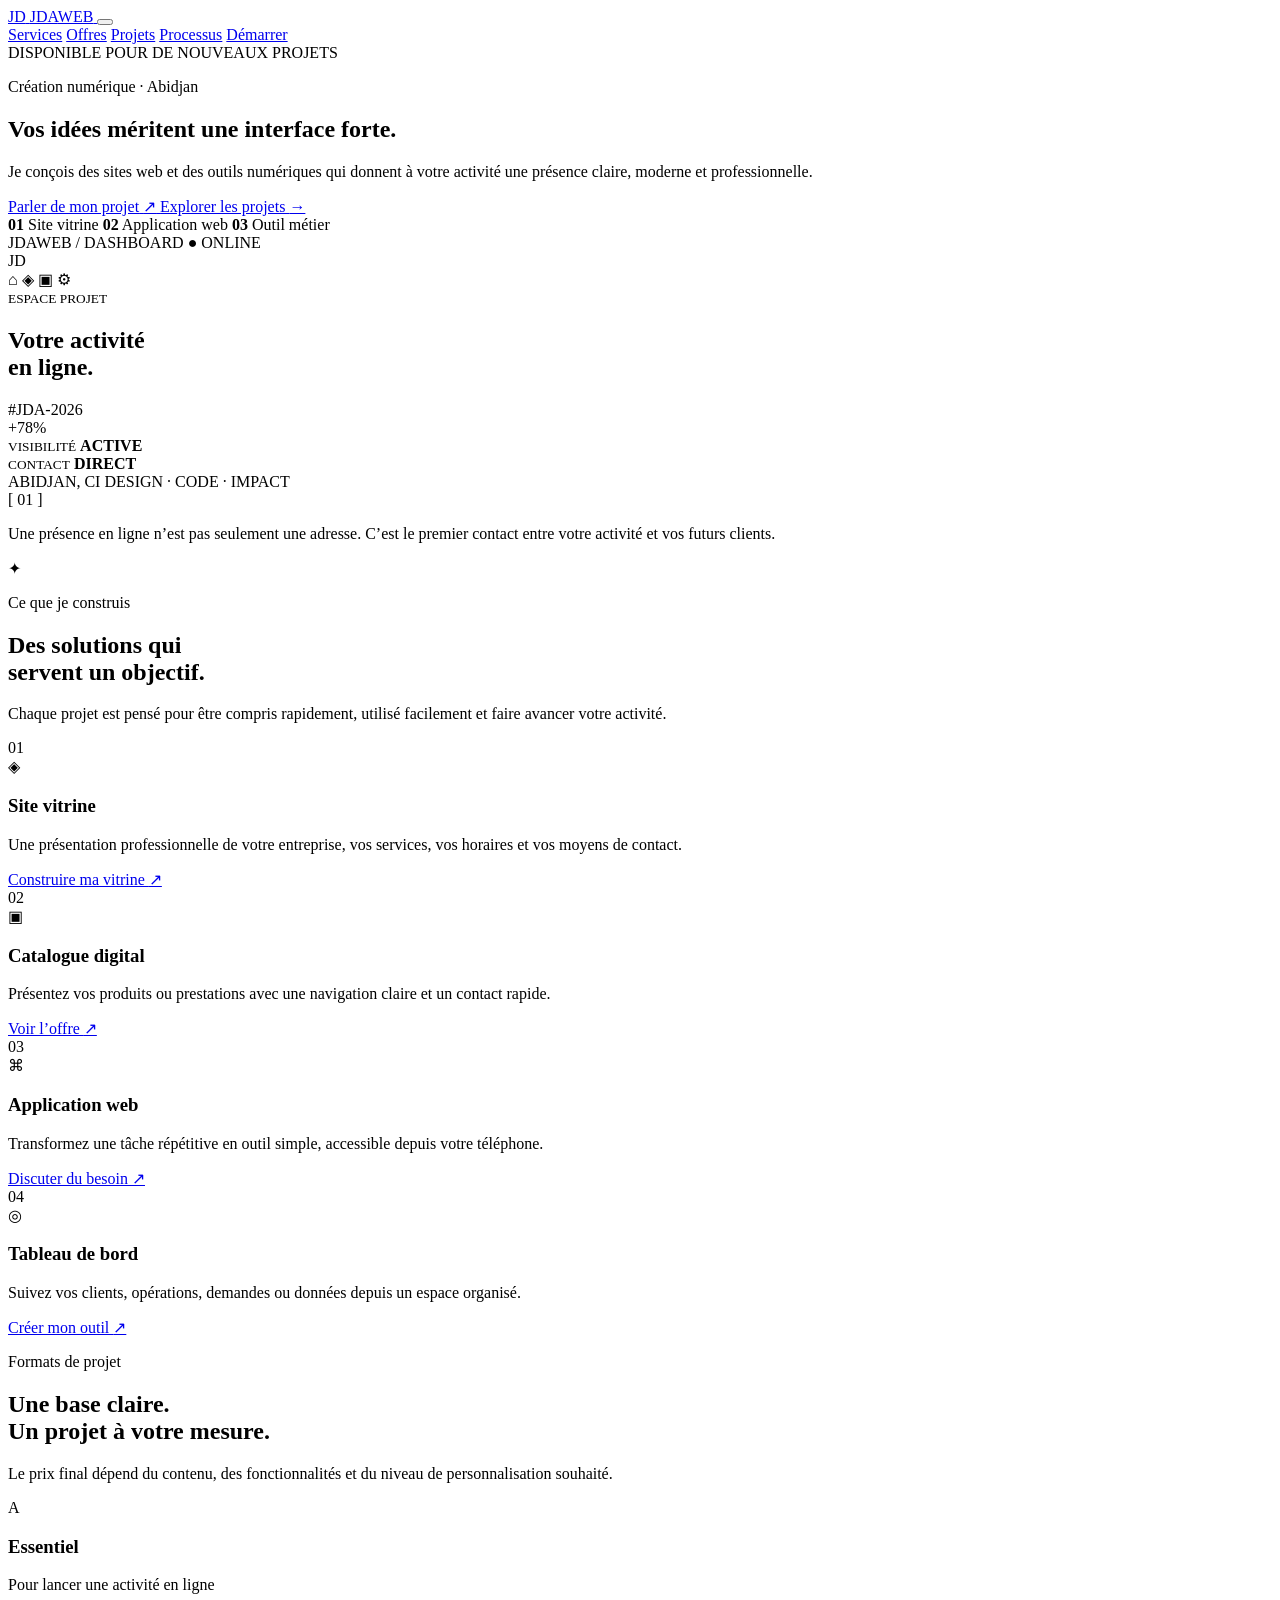
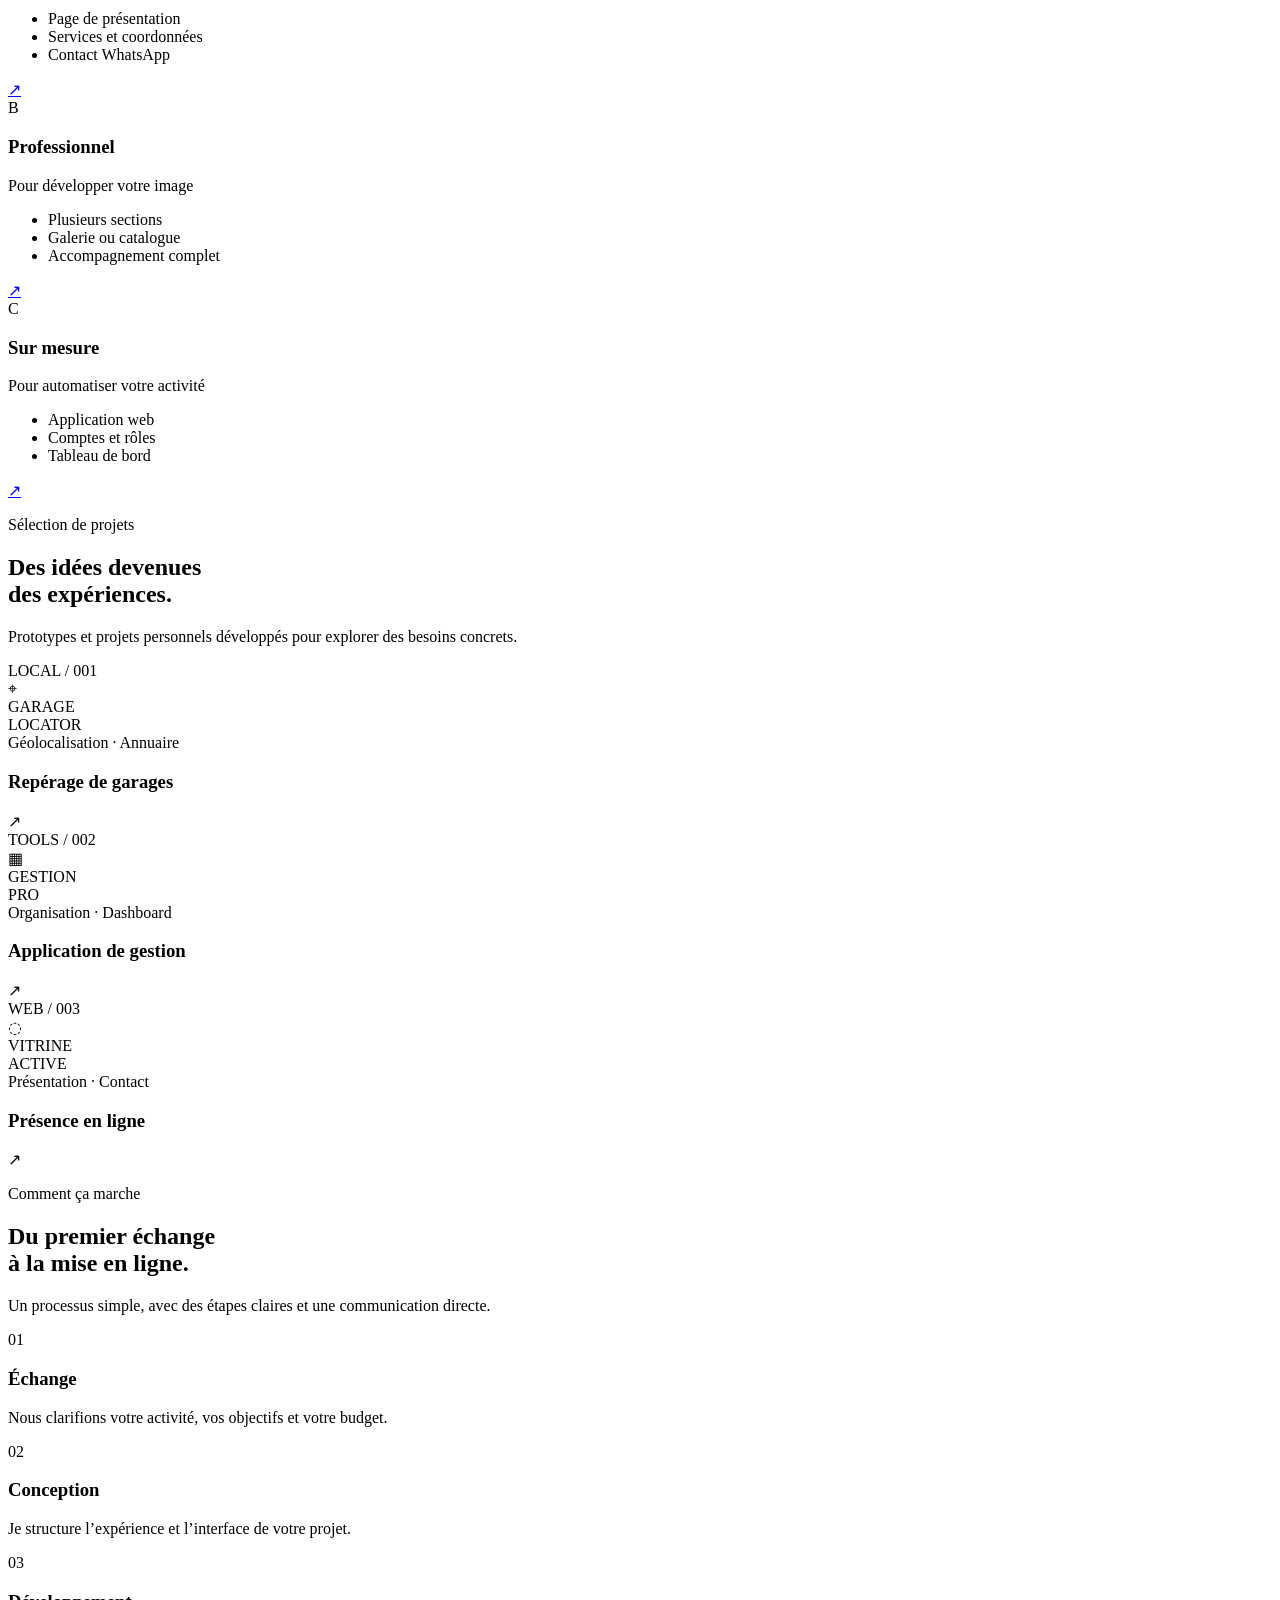
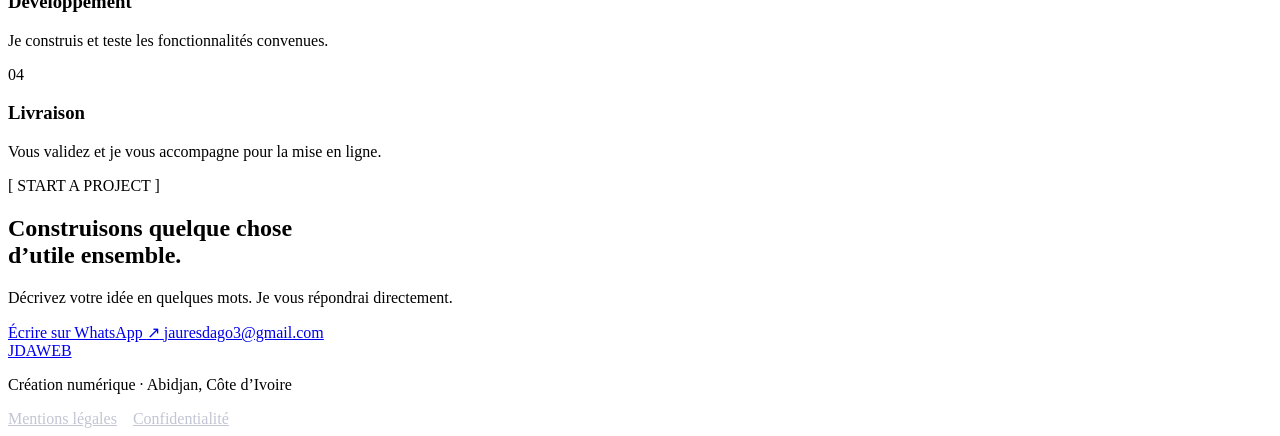
==== commit 8ecb8a6f: "Update index.html" ====
--- a/index.html
+++ b/index.html
@@ -4,11 +4,11 @@
   <meta charset="UTF-8">
   <meta name="viewport" content="width=device-width, initial-scale=1.0">
 
-  <title>JDAWEB | Interfaces web à Abidjan</title>
+  <title>JDAWEB | Création numérique à Abidjan</title>
 
   <meta
     name="description"
-    content="JDAWEB conçoit des sites web et outils numériques modernes pour les entreprises et activités locales à Abidjan."
+    content="JDAWEB crée des sites web, applications et outils numériques modernes pour les entreprises et indépendants à Abidjan."
   >
 
   <meta name="theme-color" content="#080a16">
@@ -16,7 +16,7 @@
   <link rel="stylesheet" href="css/style.css">
 </head>
 <body>
-  <div class="page-grid" aria-hidden="true"></div>
+  <div class="background-grid" aria-hidden="true"></div>
 
   <header class="site-header">
     <nav class="navbar container">
@@ -38,10 +38,10 @@
       </button>
 
       <div class="nav-links" id="navLinks">
-        <a href="#accueil">Accueil</a>
         <a href="#services">Services</a>
+        <a href="#offres">Offres</a>
         <a href="#projets">Projets</a>
-        <a href="#processus">Processus</a>
+        <a href="#methode">Processus</a>
         <a class="nav-cta" href="#contact">Démarrer</a>
       </div>
     </nav>
@@ -52,216 +52,387 @@
       <div class="hero-copy">
         <div class="status-line">
           <span class="status-dot"></span>
-          <span>SYSTÈME DISPONIBLE · ABIDJAN, CI</span>
-        </div>
-
-        <p class="eyebrow">Solutions numériques sur mesure</p>
+          DISPONIBLE POUR DE NOUVEAUX PROJETS
+        </div>
+
+        <p class="eyebrow">Création numérique · Abidjan</p>
 
         <h1>
-          Votre activité,
-          <span>connectée.</span>
+          Vos idées méritent
+          <span>une interface forte.</span>
         </h1>
 
         <p class="hero-text">
-          Je conçois des sites web, interfaces et outils de gestion qui
-          transforment vos idées en expériences simples et utiles.
+          Je conçois des sites web et des outils numériques qui donnent
+          à votre activité une présence claire, moderne et professionnelle.
         </p>
 
         <div class="hero-actions">
           <a class="button button-primary" href="#contact">
-            Lancer un projet
-            <span>↗</span>
+            <span>Parler de mon projet</span>
+            <span class="button-arrow">↗</span>
           </a>
 
-          <a class="button button-ghost" href="#projets">
+          <a class="text-link" href="#projets">
             Explorer les projets
+            <span>→</span>
           </a>
         </div>
 
         <div class="hero-meta">
+          <span><strong>01</strong> Site vitrine</span>
+          <span><strong>02</strong> Application web</span>
+          <span><strong>03</strong> Outil métier</span>
+        </div>
+      </div>
+
+      <div class="interface-preview" aria-label="Aperçu d'interface JDAWEB">
+        <div class="preview-glow"></div>
+
+        <div class="preview-topbar">
+          <div class="window-dots">
+            <span></span>
+            <span></span>
+            <span></span>
+          </div>
+
+          <span class="preview-label">JDAWEB / DASHBOARD</span>
+          <span class="preview-signal">● ONLINE</span>
+        </div>
+
+        <div class="preview-content">
+          <div class="preview-sidebar">
+            <div class="sidebar-logo">JD</div>
+            <span class="sidebar-item active">⌂</span>
+            <span class="sidebar-item">◈</span>
+            <span class="sidebar-item">▣</span>
+            <span class="sidebar-item">⚙</span>
+          </div>
+
+          <div class="preview-main">
+            <div class="preview-heading">
+              <div>
+                <small>ESPACE PROJET</small>
+                <h2>Votre activité<br>en ligne.</h2>
+              </div>
+
+              <span class="preview-code">#JDA-2026</span>
+            </div>
+
+            <div class="preview-chart">
+              <div class="chart-grid"></div>
+              <div class="chart-line"></div>
+              <span class="chart-value">+78%</span>
+            </div>
+
+            <div class="preview-cards">
+              <div>
+                <small>VISIBILITÉ</small>
+                <strong>ACTIVE</strong>
+              </div>
+
+              <div>
+                <small>CONTACT</small>
+                <strong>DIRECT</strong>
+              </div>
+            </div>
+          </div>
+        </div>
+
+        <div class="preview-footer">
+          <span>ABIDJAN, CI</span>
+          <span>DESIGN · CODE · IMPACT</span>
+        </div>
+      </div>
+    </section>
+
+    <section class="intro-strip">
+      <div class="container intro-grid">
+        <span class="intro-number">[ 01 ]</span>
+
+        <p>
+          Une présence en ligne n’est pas seulement une adresse.
+          C’est le premier contact entre votre activité et vos futurs clients.
+        </p>
+
+        <span class="intro-mark">✦</span>
+      </div>
+    </section>
+
+    <section class="section container" id="services">
+      <div class="section-header">
+        <div>
+          <p class="eyebrow">Ce que je construis</p>
+          <h2>Des solutions qui<br><span>servent un objectif.</span></h2>
+        </div>
+
+        <p class="section-description">
+          Chaque projet est pensé pour être compris rapidement, utilisé
+          facilement et faire avancer votre activité.
+        </p>
+      </div>
+
+      <div class="service-grid">
+        <article class="service-card service-main">
+          <div class="service-number">01</div>
+          <div class="service-icon">◈</div>
+          <h3>Site vitrine</h3>
+          <p>
+            Une présentation professionnelle de votre entreprise, vos services,
+            vos horaires et vos moyens de contact.
+          </p>
+          <a href="#contact" class="card-link">Construire ma vitrine <span>↗</span></a>
+        </article>
+
+        <article class="service-card">
+          <div class="service-number">02</div>
+          <div class="service-icon">▣</div>
+          <h3>Catalogue digital</h3>
+          <p>
+            Présentez vos produits ou prestations avec une navigation claire
+            et un contact rapide.
+          </p>
+          <a href="#contact" class="card-link">Voir l’offre <span>↗</span></a>
+        </article>
+
+        <article class="service-card">
+          <div class="service-number">03</div>
+          <div class="service-icon">⌘</div>
+          <h3>Application web</h3>
+          <p>
+            Transformez une tâche répétitive en outil simple, accessible
+            depuis votre téléphone.
+          </p>
+          <a href="#contact" class="card-link">Discuter du besoin <span>↗</span></a>
+        </article>
+
+        <article class="service-card">
+          <div class="service-number">04</div>
+          <div class="service-icon">◎</div>
+          <h3>Tableau de bord</h3>
+          <p>
+            Suivez vos clients, opérations, demandes ou données depuis
+            un espace organisé.
+          </p>
+          <a href="#contact" class="card-link">Créer mon outil <span>↗</span></a>
+        </article>
+      </div>
+    </section>
+
+    <section class="section offers-section" id="offres">
+      <div class="container">
+        <div class="section-header">
           <div>
-            <strong>01</strong>
-            <span>Design adapté<br>aux mobiles</span>
+            <p class="eyebrow">Formats de projet</p>
+            <h2>Une base claire.<br><span>Un projet à votre mesure.</span></h2>
           </div>
 
-          <div>
-            <strong>02</strong>
-            <span>Développement<br>personnalisé</span>
-          </div>
-
-          <div>
-            <strong>03</strong>
-            <span>Contact direct<br>par WhatsApp</span>
-          </div>
-        </div>
-      </div>
-
-      <div class="interface-window" aria-label="Aperçu d'une interface JDAWEB">
-        <div class="window-top">
-          <div class="window-dots">
-            <i></i>
-            <i></i>
-            <i></i>
-          </div>
-
-          <span class="window-title">jdaweb://dashboard</span>
-
-          <span class="window-signal">● LIVE</span>
-        </div>
-
-        <div class="window-body">
-          <aside class="dashboard-menu">
-            <span class="menu-logo">JD</span>
-            <span class="menu-item active">⌂</span>
-            <span class="menu-item">◈</span>
-            <span class="menu-item">▣</span>
-            <span class="menu-item">⚙</span>
-          </aside>
-
-          <div class="dashboard-content">
-            <div class="dashboard-heading">
-              <div>
-                <small>TABLEAU DE BORD</small>
-                <h2>Bonjour, Jaurès.</h2>
-              </div>
-
-              <span class="avatar">JD</span>
-            </div>
-
-            <div class="metric-grid">
-              <div class="metric-card">
-                <span>VISIBILITÉ</span>
-                <strong>+82%</strong>
-                <small>présence en ligne</small>
-              </div>
-
-              <div class="metric-card accent">
-                <span>PROJETS</span>
-                <strong>12</strong>
-                <small>en développement</small>
-              </div>
-            </div>
-
-            <div class="chart-card">
-              <div class="chart-heading">
-                <span>ACTIVITÉ DU PROJET</span>
-                <span class="chart-period">7 jours</span>
-              </div>
-
-              <div class="chart">
-                <div class="chart-line"></div>
-                <span class="chart-point point-1"></span>
-                <span class="chart-point point-2"></span>
-                <span class="chart-point point-3"></span>
-                <span class="chart-point point-4"></span>
-                <span class="chart-point point-5"></span>
-                <span class="chart-point point-6"></span>
-              </div>
-
-              <div class="chart-labels">
-                <span>LUN</span>
-                <span>MAR</span>
-                <span>MER</span>
-                <span>JEU</span>
-                <span>VEN</span>
-                <span>SAM</span>
-              </div>
-            </div>
-
-            <div class="dashboard-footer">
-              <span class="footer-pulse"></span>
-              Interface prête pour votre activité
-            </div>
-          </div>
-        </div>
-      </div>
-    </section>
-
-    <section class="tech-strip">
-      <div class="container tech-content">
-        <span>JE TRANSFORME VOS IDÉES AVEC</span>
-        <div class="tech-list">
-          <span>HTML</span>
-          <span>CSS</span>
-          <span>JAVASCRIPT</span>
-          <span>FLASK</span>
-          <span>FIREBASE</span>
-          <span>FLUTTER</span>
-        </div>
-      </div>
-    </section>
-
-    <section class="section container" id="services">
-      <div class="section-heading">
-        <div>
-          <p class="eyebrow">01 / Services</p>
-          <h2>Des outils qui travaillent pour vous.</h2>
-        </div>
-
-        <p>
-          Chaque projet est pensé pour être compréhensible, rapide à utiliser
-          et adapté à la réalité de votre activité.
-        </p>
-      </div>
-
-      <div class="service-grid">
-        <article class="service-card large">
-          <div class="card-number">01</div>
-          <span class="card-icon">◈</span>
-          <h3>Site vitrine</h3>
-          <p>
-            Présentez votre activité avec une interface professionnelle,
-            des services clairs et un contact immédiat.
-          </p>
-          <a href="#contact">Démarrer un site <span>↗</span></a>
-        </article>
-
-        <article class="service-card">
-          <div class="card-number">02</div>
-          <span class="card-icon cyan">▣</span>
-          <h3>Catalogue</h3>
-          <p>
-            Affichez vos produits et facilitez les demandes de vos clients.
-          </p>
-          <a href="#contact">En savoir plus <span>↗</span></a>
-        </article>
-
-        <article class="service-card">
-          <div class="card-number">03</div>
-          <span class="card-icon orange">⚙</span>
-          <h3>Outil métier</h3>
-          <p>
-            Automatisez vos opérations grâce à une application adaptée.
-          </p>
-          <a href="#contact">Parler du projet <span>↗</span></a>
-        </article>
-
-        <article class="service-card wide">
-          <div class="card-number">04</div>
-          <span class="card-icon purple">✦</span>
-          <h3>Tableau de bord</h3>
-          <p>
-            Centralisez vos données, clients, produits et demandes dans une
-            interface simple à piloter depuis votre téléphone ou ordinateur.
-          </p>
-          <a href="#contact">Construire mon interface <span>↗</span></a>
-        </article>
+          <p class="section-description">
+            Le prix final dépend du contenu, des fonctionnalités et du niveau
+            de personnalisation souhaité.
+          </p>
+        </div>
+
+        <div class="offer-list">
+          <article class="offer-row">
+            <span class="offer-id">A</span>
+            <div class="offer-title">
+              <h3>Essentiel</h3>
+              <p>Pour lancer une activité en ligne</p>
+            </div>
+            <ul>
+              <li>Page de présentation</li>
+              <li>Services et coordonnées</li>
+              <li>Contact WhatsApp</li>
+            </ul>
+            <a href="#contact" class="offer-arrow">↗</a>
+          </article>
+
+          <article class="offer-row featured">
+            <span class="offer-id">B</span>
+            <div class="offer-title">
+              <h3>Professionnel</h3>
+              <p>Pour développer votre image</p>
+            </div>
+            <ul>
+              <li>Plusieurs sections</li>
+              <li>Galerie ou catalogue</li>
+              <li>Accompagnement complet</li>
+            </ul>
+            <a href="#contact" class="offer-arrow">↗</a>
+          </article>
+
+          <article class="offer-row">
+            <span class="offer-id">C</span>
+            <div class="offer-title">
+              <h3>Sur mesure</h3>
+              <p>Pour automatiser votre activité</p>
+            </div>
+            <ul>
+              <li>Application web</li>
+              <li>Comptes et rôles</li>
+              <li>Tableau de bord</li>
+            </ul>
+            <a href="#contact" class="offer-arrow">↗</a>
+          </article>
+        </div>
       </div>
     </section>
 
     <section class="section projects-section" id="projets">
       <div class="container">
-        <div class="section-heading">
+        <div class="section-header">
           <div>
-            <p class="eyebrow">02 / Projets</p>
-            <h2>Des expériences conçues pour le réel.</h2>
+            <p class="eyebrow">Sélection de projets</p>
+            <h2>Des idées devenues<br><span>des expériences.</span></h2>
           </div>
 
-          <p>
-            Des prototypes et projets personnels qui montrent ma manière
-            de réfléchir à une solution numérique.
-          </p>
-        </div>
-
-        <div class="project-list">
-          <article c+          <p class="section-description">
+            Prototypes et projets personnels développés pour explorer des
+            besoins concrets.
+          </p>
+        </div>
+
+        <div class="project-grid">
+          <article class="project-card project-large">
+            <div class="project-visual visual-purple">
+              <span class="visual-label">LOCAL / 001</span>
+              <div class="visual-symbol">⌖</div>
+              <span class="visual-title">GARAGE<br>LOCATOR</span>
+            </div>
+            <div class="project-info">
+              <div>
+                <span>Géolocalisation · Annuaire</span>
+                <h3>Repérage de garages</h3>
+              </div>
+              <span class="project-arrow">↗</span>
+            </div>
+          </article>
+
+          <article class="project-card">
+            <div class="project-visual visual-orange">
+              <span class="visual-label">TOOLS / 002</span>
+              <div class="visual-symbol">▦</div>
+              <span class="visual-title">GESTION<br>PRO</span>
+            </div>
+            <div class="project-info">
+              <div>
+                <span>Organisation · Dashboard</span>
+                <h3>Application de gestion</h3>
+              </div>
+              <span class="project-arrow">↗</span>
+            </div>
+          </article>
+
+          <article class="project-card">
+            <div class="project-visual visual-cyan">
+              <span class="visual-label">WEB / 003</span>
+              <div class="visual-symbol">◌</div>
+              <span class="visual-title">VITRINE<br>ACTIVE</span>
+            </div>
+            <div class="project-info">
+              <div>
+                <span>Présentation · Contact</span>
+                <h3>Présence en ligne</h3>
+              </div>
+              <span class="project-arrow">↗</span>
+            </div>
+          </article>
+        </div>
+      </div>
+    </section>
+
+    <section class="section process-section" id="methode">
+      <div class="container process-layout">
+        <div class="process-intro">
+          <p class="eyebrow">Comment ça marche</p>
+          <h2>Du premier échange<br><span>à la mise en ligne.</span></h2>
+          <p>
+            Un processus simple, avec des étapes claires et une communication
+            directe.
+          </p>
+        </div>
+
+        <div class="process-list">
+          <article class="process-item">
+            <span>01</span>
+            <div>
+              <h3>Échange</h3>
+              <p>Nous clarifions votre activité, vos objectifs et votre budget.</p>
+            </div>
+          </article>
+
+          <article class="process-item">
+            <span>02</span>
+            <div>
+              <h3>Conception</h3>
+              <p>Je structure l’expérience et l’interface de votre projet.</p>
+            </div>
+          </article>
+
+          <article class="process-item">
+            <span>03</span>
+            <div>
+              <h3>Développement</h3>
+              <p>Je construis et teste les fonctionnalités convenues.</p>
+            </div>
+          </article>
+
+          <article class="process-item">
+            <span>04</span>
+            <div>
+              <h3>Livraison</h3>
+              <p>Vous validez et je vous accompagne pour la mise en ligne.</p>
+            </div>
+          </article>
+        </div>
+      </div>
+    </section>
+
+    <section class="contact-section" id="contact">
+      <div class="container contact-box">
+        <div>
+          <span class="contact-index">[ START A PROJECT ]</span>
+          <h2>Construisons quelque chose<br><span>d’utile ensemble.</span></h2>
+          <p>
+            Décrivez votre idée en quelques mots. Je vous répondrai directement.
+          </p>
+        </div>
+
+        <div class="contact-actions">
+          <a
+            class="button button-whatsapp"
+            href="https://wa.me/2250575570479?text=Bonjour%20Jaur%C3%A8s%2C%20je%20souhaite%20parler%20d%27un%20projet%20web."
+            target="_blank"
+            rel="noopener">
+            Écrire sur WhatsApp <span>↗</span>
+          </a>
+
+          <a
+            class="email-link"
+            href="mailto:jauresdago3@gmail.com">
+            jauresdago3@gmail.com
+          </a>
+        </div>
+      </div>
+    </section>
+  </main>
+
+  <footer class="site-footer">
+    <div class="container footer-content">
+      <a class="footer-brand" href="#accueil">
+        JD<span>AWEB</span>
+      </a>
+
+      <p>Création numérique · Abidjan, Côte d’Ivoire</p>
+
+      <nav class="footer-links" aria-label="Liens légaux">
+        <a href="mentions-legales.html">Mentions légales</a>
+        <a href="politique-confidentialite.html">Confidentialité</a>
+      </nav>
+    </div>
+  </footer>
+
+  <script src="js/app.js"></script>
+</body>
+</html>
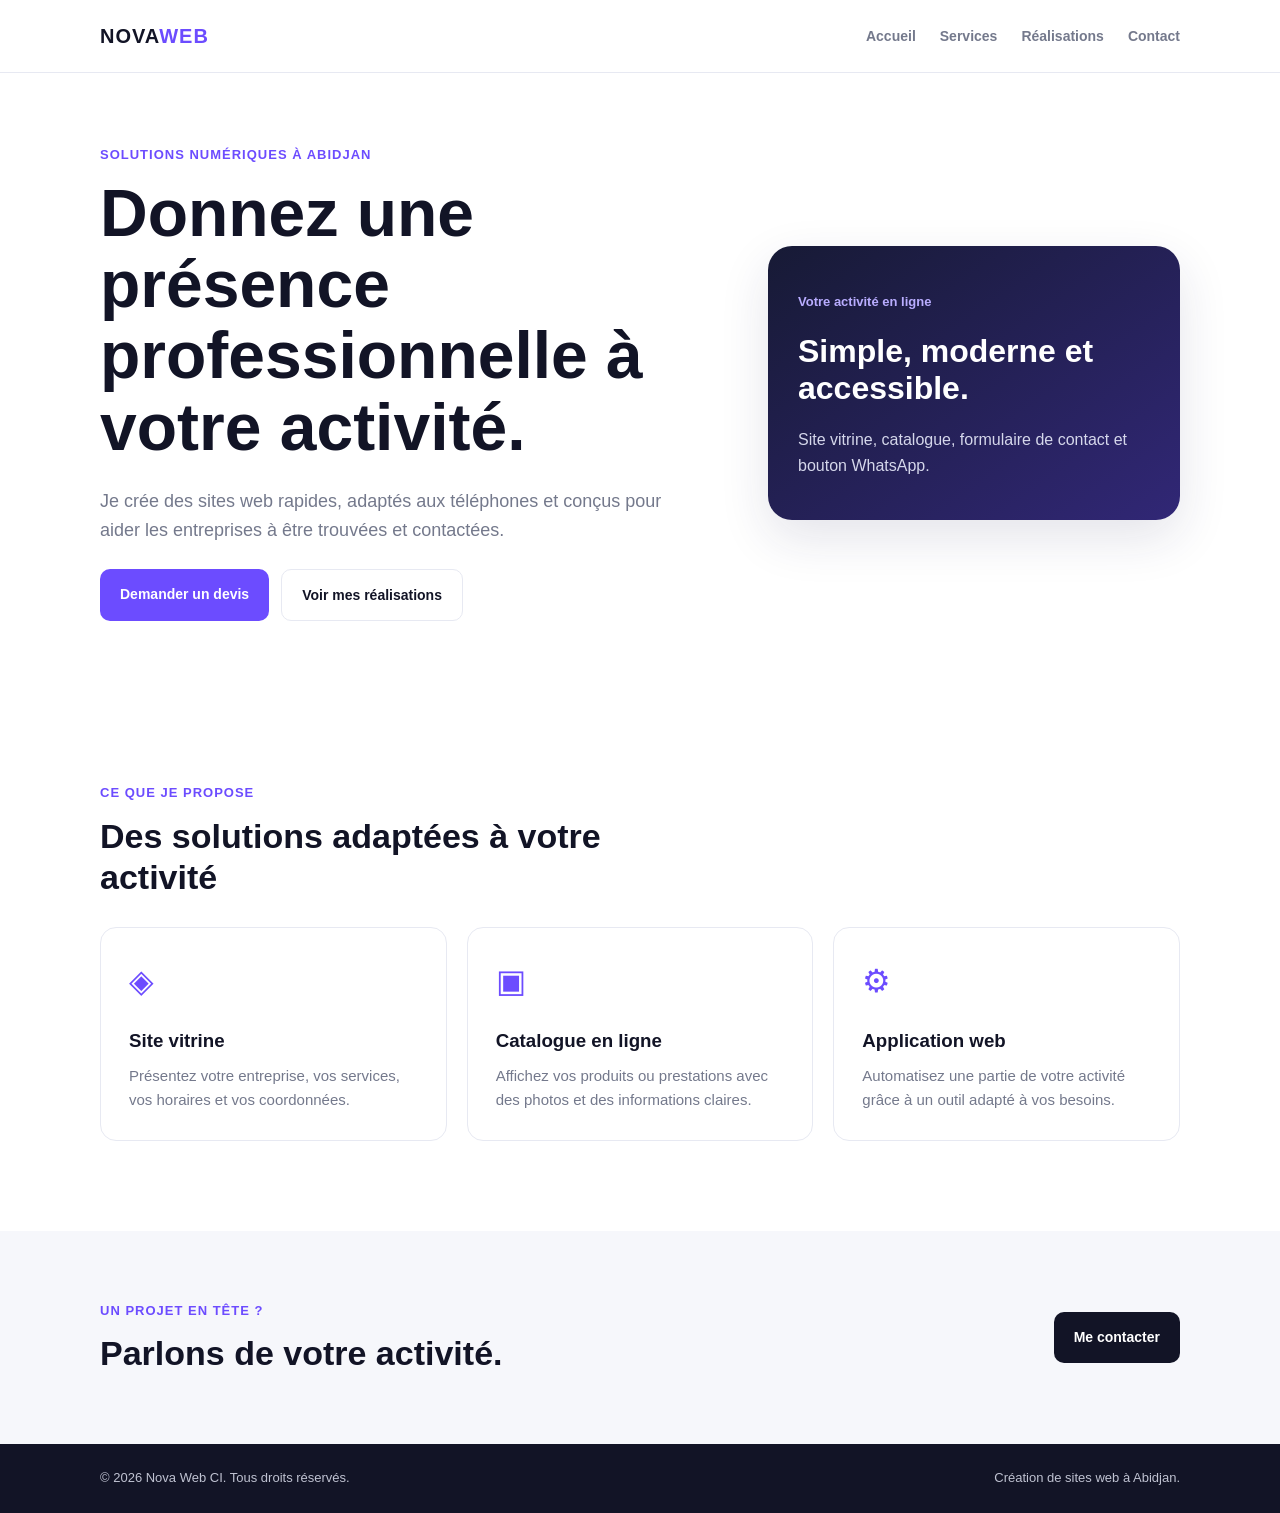
==== commit 9364b722: "Version locale JDAWEB" ====
--- a/index.html
+++ b/index.html
@@ -4,435 +4,129 @@
   <meta charset="UTF-8">
   <meta name="viewport" content="width=device-width, initial-scale=1.0">
 
-  <title>JDAWEB | Création numérique à Abidjan</title>
+  <title>Nova Web CI | Création de sites web à Abidjan</title>
 
   <meta
     name="description"
-    content="JDAWEB crée des sites web, applications et outils numériques modernes pour les entreprises et indépendants à Abidjan."
+    content="Nova Web CI crée des sites web professionnels, rapides et adaptés aux activités locales à Abidjan."
   >
-
-  <meta name="theme-color" content="#080a16">
 
   <link rel="stylesheet" href="css/style.css">
 </head>
 <body>
-  <div class="background-grid" aria-hidden="true"></div>
-
   <header class="site-header">
     <nav class="navbar container">
-      <a class="brand" href="#accueil" aria-label="JDAWEB accueil">
-        <span class="brand-mark">JD</span>
-        <span class="brand-name">JDA<span>WEB</span></span>
-      </a>
+      <a class="logo" href="index.html">NOVA<span>WEB</span></a>
 
       <button
         class="menu-toggle"
         id="menuToggle"
         type="button"
         aria-label="Ouvrir le menu"
-        aria-controls="navLinks"
         aria-expanded="false">
-        <span></span>
-        <span></span>
-        <span></span>
+        ☰
       </button>
 
       <div class="nav-links" id="navLinks">
-        <a href="#services">Services</a>
-        <a href="#offres">Offres</a>
-        <a href="#projets">Projets</a>
-        <a href="#methode">Processus</a>
-        <a class="nav-cta" href="#contact">Démarrer</a>
+        <a href="index.html">Accueil</a>
+        <a href="services.html">Services</a>
+        <a href="portfolio.html">Réalisations</a>
+        <a href="contact.html">Contact</a>
       </div>
     </nav>
   </header>
 
   <main>
-    <section class="hero container" id="accueil">
-      <div class="hero-copy">
-        <div class="status-line">
-          <span class="status-dot"></span>
-          DISPONIBLE POUR DE NOUVEAUX PROJETS
-        </div>
-
-        <p class="eyebrow">Création numérique · Abidjan</p>
+    <section class="hero container">
+      <div class="hero-content">
+        <p class="eyebrow">Solutions numériques à Abidjan</p>
 
         <h1>
-          Vos idées méritent
-          <span>une interface forte.</span>
+          Donnez une présence professionnelle à votre activité.
         </h1>
 
         <p class="hero-text">
-          Je conçois des sites web et des outils numériques qui donnent
-          à votre activité une présence claire, moderne et professionnelle.
+          Je crée des sites web rapides, adaptés aux téléphones et conçus
+          pour aider les entreprises à être trouvées et contactées.
         </p>
 
         <div class="hero-actions">
-          <a class="button button-primary" href="#contact">
-            <span>Parler de mon projet</span>
-            <span class="button-arrow">↗</span>
+          <a class="button button-primary" href="contact.html">
+            Demander un devis
           </a>
 
-          <a class="text-link" href="#projets">
-            Explorer les projets
-            <span>→</span>
+          <a class="button button-secondary" href="portfolio.html">
+            Voir mes réalisations
           </a>
-        </div>
-
-        <div class="hero-meta">
-          <span><strong>01</strong> Site vitrine</span>
-          <span><strong>02</strong> Application web</span>
-          <span><strong>03</strong> Outil métier</span>
         </div>
       </div>
 
-      <div class="interface-preview" aria-label="Aperçu d'interface JDAWEB">
-        <div class="preview-glow"></div>
-
-        <div class="preview-topbar">
-          <div class="window-dots">
-            <span></span>
-            <span></span>
-            <span></span>
-          </div>
-
-          <span class="preview-label">JDAWEB / DASHBOARD</span>
-          <span class="preview-signal">● ONLINE</span>
-        </div>
-
-        <div class="preview-content">
-          <div class="preview-sidebar">
-            <div class="sidebar-logo">JD</div>
-            <span class="sidebar-item active">⌂</span>
-            <span class="sidebar-item">◈</span>
-            <span class="sidebar-item">▣</span>
-            <span class="sidebar-item">⚙</span>
-          </div>
-
-          <div class="preview-main">
-            <div class="preview-heading">
-              <div>
-                <small>ESPACE PROJET</small>
-                <h2>Votre activité<br>en ligne.</h2>
-              </div>
-
-              <span class="preview-code">#JDA-2026</span>
-            </div>
-
-            <div class="preview-chart">
-              <div class="chart-grid"></div>
-              <div class="chart-line"></div>
-              <span class="chart-value">+78%</span>
-            </div>
-
-            <div class="preview-cards">
-              <div>
-                <small>VISIBILITÉ</small>
-                <strong>ACTIVE</strong>
-              </div>
-
-              <div>
-                <small>CONTACT</small>
-                <strong>DIRECT</strong>
-              </div>
-            </div>
-          </div>
-        </div>
-
-        <div class="preview-footer">
-          <span>ABIDJAN, CI</span>
-          <span>DESIGN · CODE · IMPACT</span>
-        </div>
+      <div class="hero-card">
+        <span class="card-label">Votre activité en ligne</span>
+        <h2>Simple, moderne et accessible.</h2>
+        <p>
+          Site vitrine, catalogue, formulaire de contact et bouton WhatsApp.
+        </p>
       </div>
     </section>
 
-    <section class="intro-strip">
-      <div class="container intro-grid">
-        <span class="intro-number">[ 01 ]</span>
-
-        <p>
-          Une présence en ligne n’est pas seulement une adresse.
-          C’est le premier contact entre votre activité et vos futurs clients.
-        </p>
-
-        <span class="intro-mark">✦</span>
-      </div>
-    </section>
-
-    <section class="section container" id="services">
-      <div class="section-header">
-        <div>
-          <p class="eyebrow">Ce que je construis</p>
-          <h2>Des solutions qui<br><span>servent un objectif.</span></h2>
-        </div>
-
-        <p class="section-description">
-          Chaque projet est pensé pour être compris rapidement, utilisé
-          facilement et faire avancer votre activité.
-        </p>
+    <section class="section container">
+      <div class="section-heading">
+        <p class="eyebrow">Ce que je propose</p>
+        <h2>Des solutions adaptées à votre activité</h2>
       </div>
 
-      <div class="service-grid">
-        <article class="service-card service-main">
-          <div class="service-number">01</div>
-          <div class="service-icon">◈</div>
+      <div class="cards">
+        <article class="service-card">
+          <span class="service-icon">◈</span>
           <h3>Site vitrine</h3>
           <p>
-            Une présentation professionnelle de votre entreprise, vos services,
-            vos horaires et vos moyens de contact.
+            Présentez votre entreprise, vos services, vos horaires et vos
+            coordonnées.
           </p>
-          <a href="#contact" class="card-link">Construire ma vitrine <span>↗</span></a>
         </article>
 
         <article class="service-card">
-          <div class="service-number">02</div>
-          <div class="service-icon">▣</div>
-          <h3>Catalogue digital</h3>
+          <span class="service-icon">▣</span>
+          <h3>Catalogue en ligne</h3>
           <p>
-            Présentez vos produits ou prestations avec une navigation claire
-            et un contact rapide.
+            Affichez vos produits ou prestations avec des photos et des
+            informations claires.
           </p>
-          <a href="#contact" class="card-link">Voir l’offre <span>↗</span></a>
         </article>
 
         <article class="service-card">
-          <div class="service-number">03</div>
-          <div class="service-icon">⌘</div>
+          <span class="service-icon">⚙</span>
           <h3>Application web</h3>
           <p>
-            Transformez une tâche répétitive en outil simple, accessible
-            depuis votre téléphone.
+            Automatisez une partie de votre activité grâce à un outil adapté
+            à vos besoins.
           </p>
-          <a href="#contact" class="card-link">Discuter du besoin <span>↗</span></a>
-        </article>
-
-        <article class="service-card">
-          <div class="service-number">04</div>
-          <div class="service-icon">◎</div>
-          <h3>Tableau de bord</h3>
-          <p>
-            Suivez vos clients, opérations, demandes ou données depuis
-            un espace organisé.
-          </p>
-          <a href="#contact" class="card-link">Créer mon outil <span>↗</span></a>
         </article>
       </div>
     </section>
 
-    <section class="section offers-section" id="offres">
-      <div class="container">
-        <div class="section-header">
-          <div>
-            <p class="eyebrow">Formats de projet</p>
-            <h2>Une base claire.<br><span>Un projet à votre mesure.</span></h2>
-          </div>
-
-          <p class="section-description">
-            Le prix final dépend du contenu, des fonctionnalités et du niveau
-            de personnalisation souhaité.
-          </p>
+    <section class="cta-section">
+      <div class="container cta-content">
+        <div>
+          <p class="eyebrow">Un projet en tête ?</p>
+          <h2>Parlons de votre activité.</h2>
         </div>
 
-        <div class="offer-list">
-          <article class="offer-row">
-            <span class="offer-id">A</span>
-            <div class="offer-title">
-              <h3>Essentiel</h3>
-              <p>Pour lancer une activité en ligne</p>
-            </div>
-            <ul>
-              <li>Page de présentation</li>
-              <li>Services et coordonnées</li>
-              <li>Contact WhatsApp</li>
-            </ul>
-            <a href="#contact" class="offer-arrow">↗</a>
-          </article>
-
-          <article class="offer-row featured">
-            <span class="offer-id">B</span>
-            <div class="offer-title">
-              <h3>Professionnel</h3>
-              <p>Pour développer votre image</p>
-            </div>
-            <ul>
-              <li>Plusieurs sections</li>
-              <li>Galerie ou catalogue</li>
-              <li>Accompagnement complet</li>
-            </ul>
-            <a href="#contact" class="offer-arrow">↗</a>
-          </article>
-
-          <article class="offer-row">
-            <span class="offer-id">C</span>
-            <div class="offer-title">
-              <h3>Sur mesure</h3>
-              <p>Pour automatiser votre activité</p>
-            </div>
-            <ul>
-              <li>Application web</li>
-              <li>Comptes et rôles</li>
-              <li>Tableau de bord</li>
-            </ul>
-            <a href="#contact" class="offer-arrow">↗</a>
-          </article>
-        </div>
-      </div>
-    </section>
-
-    <section class="section projects-section" id="projets">
-      <div class="container">
-        <div class="section-header">
-          <div>
-            <p class="eyebrow">Sélection de projets</p>
-            <h2>Des idées devenues<br><span>des expériences.</span></h2>
-          </div>
-
-          <p class="section-description">
-            Prototypes et projets personnels développés pour explorer des
-            besoins concrets.
-          </p>
-        </div>
-
-        <div class="project-grid">
-          <article class="project-card project-large">
-            <div class="project-visual visual-purple">
-              <span class="visual-label">LOCAL / 001</span>
-              <div class="visual-symbol">⌖</div>
-              <span class="visual-title">GARAGE<br>LOCATOR</span>
-            </div>
-            <div class="project-info">
-              <div>
-                <span>Géolocalisation · Annuaire</span>
-                <h3>Repérage de garages</h3>
-              </div>
-              <span class="project-arrow">↗</span>
-            </div>
-          </article>
-
-          <article class="project-card">
-            <div class="project-visual visual-orange">
-              <span class="visual-label">TOOLS / 002</span>
-              <div class="visual-symbol">▦</div>
-              <span class="visual-title">GESTION<br>PRO</span>
-            </div>
-            <div class="project-info">
-              <div>
-                <span>Organisation · Dashboard</span>
-                <h3>Application de gestion</h3>
-              </div>
-              <span class="project-arrow">↗</span>
-            </div>
-          </article>
-
-          <article class="project-card">
-            <div class="project-visual visual-cyan">
-              <span class="visual-label">WEB / 003</span>
-              <div class="visual-symbol">◌</div>
-              <span class="visual-title">VITRINE<br>ACTIVE</span>
-            </div>
-            <div class="project-info">
-              <div>
-                <span>Présentation · Contact</span>
-                <h3>Présence en ligne</h3>
-              </div>
-              <span class="project-arrow">↗</span>
-            </div>
-          </article>
-        </div>
-      </div>
-    </section>
-
-    <section class="section process-section" id="methode">
-      <div class="container process-layout">
-        <div class="process-intro">
-          <p class="eyebrow">Comment ça marche</p>
-          <h2>Du premier échange<br><span>à la mise en ligne.</span></h2>
-          <p>
-            Un processus simple, avec des étapes claires et une communication
-            directe.
-          </p>
-        </div>
-
-        <div class="process-list">
-          <article class="process-item">
-            <span>01</span>
-            <div>
-              <h3>Échange</h3>
-              <p>Nous clarifions votre activité, vos objectifs et votre budget.</p>
-            </div>
-          </article>
-
-          <article class="process-item">
-            <span>02</span>
-            <div>
-              <h3>Conception</h3>
-              <p>Je structure l’expérience et l’interface de votre projet.</p>
-            </div>
-          </article>
-
-          <article class="process-item">
-            <span>03</span>
-            <div>
-              <h3>Développement</h3>
-              <p>Je construis et teste les fonctionnalités convenues.</p>
-            </div>
-          </article>
-
-          <article class="process-item">
-            <span>04</span>
-            <div>
-              <h3>Livraison</h3>
-              <p>Vous validez et je vous accompagne pour la mise en ligne.</p>
-            </div>
-          </article>
-        </div>
-      </div>
-    </section>
-
-    <section class="contact-section" id="contact">
-      <div class="container contact-box">
-        <div>
-          <span class="contact-index">[ START A PROJECT ]</span>
-          <h2>Construisons quelque chose<br><span>d’utile ensemble.</span></h2>
-          <p>
-            Décrivez votre idée en quelques mots. Je vous répondrai directement.
-          </p>
-        </div>
-
-        <div class="contact-actions">
-          <a
-            class="button button-whatsapp"
-            href="https://wa.me/2250575570479?text=Bonjour%20Jaur%C3%A8s%2C%20je%20souhaite%20parler%20d%27un%20projet%20web."
-            target="_blank"
-            rel="noopener">
-            Écrire sur WhatsApp <span>↗</span>
-          </a>
-
-          <a
-            class="email-link"
-            href="mailto:jauresdago3@gmail.com">
-            jauresdago3@gmail.com
-          </a>
-        </div>
+        <a class="button button-light" href="contact.html">
+          Me contacter
+        </a>
       </div>
     </section>
   </main>
 
   <footer class="site-footer">
     <div class="container footer-content">
-      <a class="footer-brand" href="#accueil">
-        JD<span>AWEB</span>
-      </a>
-
-      <p>Création numérique · Abidjan, Côte d’Ivoire</p>
-
-      <nav class="footer-links" aria-label="Liens légaux">
-        <a href="mentions-legales.html">Mentions légales</a>
-        <a href="politique-confidentialite.html">Confidentialité</a>
-      </nav>
+      <p>© 2026 Nova Web CI. Tous droits réservés.</p>
+      <p>Création de sites web à Abidjan.</p>
     </div>
   </footer>
 
   <script src="js/app.js"></script>
 </body>
-</html>+</html>
--- a/css/style.css
+++ b/css/style.css
@@ -1,78 +1,297 @@
-.legal-page {
-  max-width: 850px;
+:root {
+  --primary: #6c4cff;
+  --primary-dark: #4f35c9;
+  --dark: #121426;
+  --text: #343746;
+  --muted: #74798c;
+  --light: #f6f7fb;
+  --white: #ffffff;
+  --border: #e7e9f2;
+  --shadow: 0 18px 50px rgba(35, 30, 80, 0.12);
+}
+
+* {
+  box-sizing: border-box;
+  margin: 0;
+  padding: 0;
+}
+
+html {
+  scroll-behavior: smooth;
+}
+
+body {
+  background: var(--white);
+  color: var(--text);
+  font-family: Arial, sans-serif;
+  line-height: 1.6;
+}
+
+a {
+  color: inherit;
+  text-decoration: none;
+}
+
+.container {
+  margin: 0 auto;
+  max-width: 1120px;
+  padding: 0 20px;
+}
+
+.site-header {
+  background: var(--white);
+  border-bottom: 1px solid var(--border);
+  position: sticky;
+  top: 0;
+  z-index: 10;
+}
+
+.navbar {
+  align-items: center;
+  display: flex;
+  justify-content: space-between;
+  min-height: 72px;
+}
+
+.logo {
+  color: var(--dark);
+  font-size: 20px;
+  font-weight: 800;
+  letter-spacing: 1px;
+}
+
+.logo span {
+  color: var(--primary);
+}
+
+.nav-links {
+  align-items: center;
+  display: flex;
+  gap: 24px;
+}
+
+.nav-links a {
+  color: var(--muted);
+  font-size: 14px;
+  font-weight: 600;
+}
+
+.nav-links a:hover {
+  color: var(--primary);
+}
+
+.menu-toggle {
+  background: transparent;
+  border: 0;
+  cursor: pointer;
+  display: none;
+  font-size: 24px;
+}
+
+.hero {
+  align-items: center;
+  display: grid;
+  gap: 50px;
+  grid-template-columns: 1.2fr 0.8fr;
+  min-height: 620px;
+}
+
+.eyebrow {
+  color: var(--primary);
+  font-size: 13px;
+  font-weight: 800;
+  letter-spacing: 1px;
+  margin-bottom: 12px;
+  text-transform: uppercase;
+}
+
+.hero h1 {
+  color: var(--dark);
+  font-size: clamp(38px, 6vw, 66px);
+  line-height: 1.08;
+  max-width: 700px;
+}
+
+.hero-text {
+  color: var(--muted);
+  font-size: 18px;
+  margin: 24px 0;
+  max-width: 600px;
+}
+
+.hero-actions {
+  display: flex;
+  flex-wrap: wrap;
+  gap: 12px;
+}
+
+.button {
+  border-radius: 10px;
+  display: inline-block;
+  font-size: 14px;
+  font-weight: 700;
+  padding: 14px 20px;
+  transition: 0.2s ease;
+}
+
+.button-primary {
+  background: var(--primary);
+  color: var(--white);
+}
+
+.button-primary:hover {
+  background: var(--primary-dark);
+  transform: translateY(-2px);
+}
+
+.button-secondary {
+  border: 1px solid var(--border);
+  color: var(--dark);
+}
+
+.button-secondary:hover {
+  border-color: var(--primary);
+  color: var(--primary);
+}
+
+.hero-card {
+  background: linear-gradient(145deg, #171a35, #312776);
+  border-radius: 24px;
+  box-shadow: var(--shadow);
+  color: var(--white);
+  padding: 42px 30px;
+}
+
+.hero-card h2 {
+  font-size: 32px;
+  line-height: 1.15;
+  margin: 20px 0;
+}
+
+.hero-card p {
+  color: #d5d7eb;
+}
+
+.card-label {
+  color: #b9adff;
+  font-size: 13px;
+  font-weight: 700;
+}
+
+.section {
   padding-bottom: 90px;
-  padding-top: 80px;
-}
-
-.legal-page h1 {
-  color: var(--dark);
-  font-size: clamp(34px, 6vw, 52px);
-  line-height: 1.1;
-  margin-bottom: 18px;
-}
-
-.legal-intro {
+  padding-top: 90px;
+}
+
+.section-heading {
+  margin-bottom: 30px;
+  max-width: 600px;
+}
+
+.section-heading h2,
+.cta-section h2 {
+  color: var(--dark);
+  font-size: 34px;
+  line-height: 1.2;
+}
+
+.cards {
+  display: grid;
+  gap: 20px;
+  grid-template-columns: repeat(3, 1fr);
+}
+
+.service-card {
+  border: 1px solid var(--border);
+  border-radius: 16px;
+  padding: 28px;
+  transition: 0.2s ease;
+}
+
+.service-card:hover {
+  box-shadow: var(--shadow);
+  transform: translateY(-4px);
+}
+
+.service-icon {
+  color: var(--primary);
+  font-size: 32px;
+}
+
+.service-card h3 {
+  color: var(--dark);
+  margin: 18px 0 8px;
+}
+
+.service-card p {
   color: var(--muted);
-  font-size: 17px;
-  margin-bottom: 45px;
-}
-
-.legal-section {
-  border-bottom: 1px solid var(--border);
-  padding: 28px 0;
-}
-
-.legal-section h2 {
-  color: var(--dark);
-  font-size: 24px;
-  margin-bottom: 14px;
-}
-
-.legal-section p,
-.legal-section li {
-  color: var(--text);
   font-size: 15px;
 }
 
-.legal-section p {
-  margin-bottom: 14px;
-}
-
-.legal-section ul {
-  margin: 14px 0 0 20px;
-}
-
-.legal-section li {
-  margin-bottom: 8px;
-}
-
-.legal-section a {
-  color: var(--primary);
-  font-weight: 700;
-}
-
-.footer-links {
-  display: flex;
-  flex-wrap: wrap;
-  gap: 16px;
-}
-
-.footer-links a {
-  color: #c2c5d3;
-}
-
-.footer-links a:hover {
+.cta-section {
+  background: var(--light);
+  padding: 70px 0;
+}
+
+.cta-content {
+  align-items: center;
+  display: flex;
+  justify-content: space-between;
+  gap: 20px;
+}
+
+.button-light {
+  background: var(--dark);
   color: var(--white);
 }
 
-@media (max-width: 760px) {
-  .legal-page {
-    padding-bottom: 60px;
-    padding-top: 55px;
-  }
-
-  .footer-links {
+.site-footer {
+  background: var(--dark);
+  color: #bfc2d1;
+  padding: 24px 0;
+}
+
+.footer-content {
+  display: flex;
+  font-size: 13px;
+  justify-content: space-between;
+  gap: 20px;
+}
+
+@media (max-width: 720px) {
+  .menu-toggle {
+    display: block;
+  }
+
+  .nav-links {
+    background: var(--white);
+    display: none;
     flex-direction: column;
-    gap: 8px;
-  }
-}+    left: 0;
+    padding: 20px;
+    position: absolute;
+    right: 0;
+    top: 72px;
+  }
+
+  .nav-links.open {
+    display: flex;
+  }
+
+  .hero {
+    grid-template-columns: 1fr;
+    min-height: auto;
+    padding-bottom: 70px;
+    padding-top: 70px;
+  }
+
+  .cards {
+    grid-template-columns: 1fr;
+  }
+
+  .cta-content,
+  .footer-content {
+    align-items: flex-start;
+    flex-direction: column;
+  }
+}
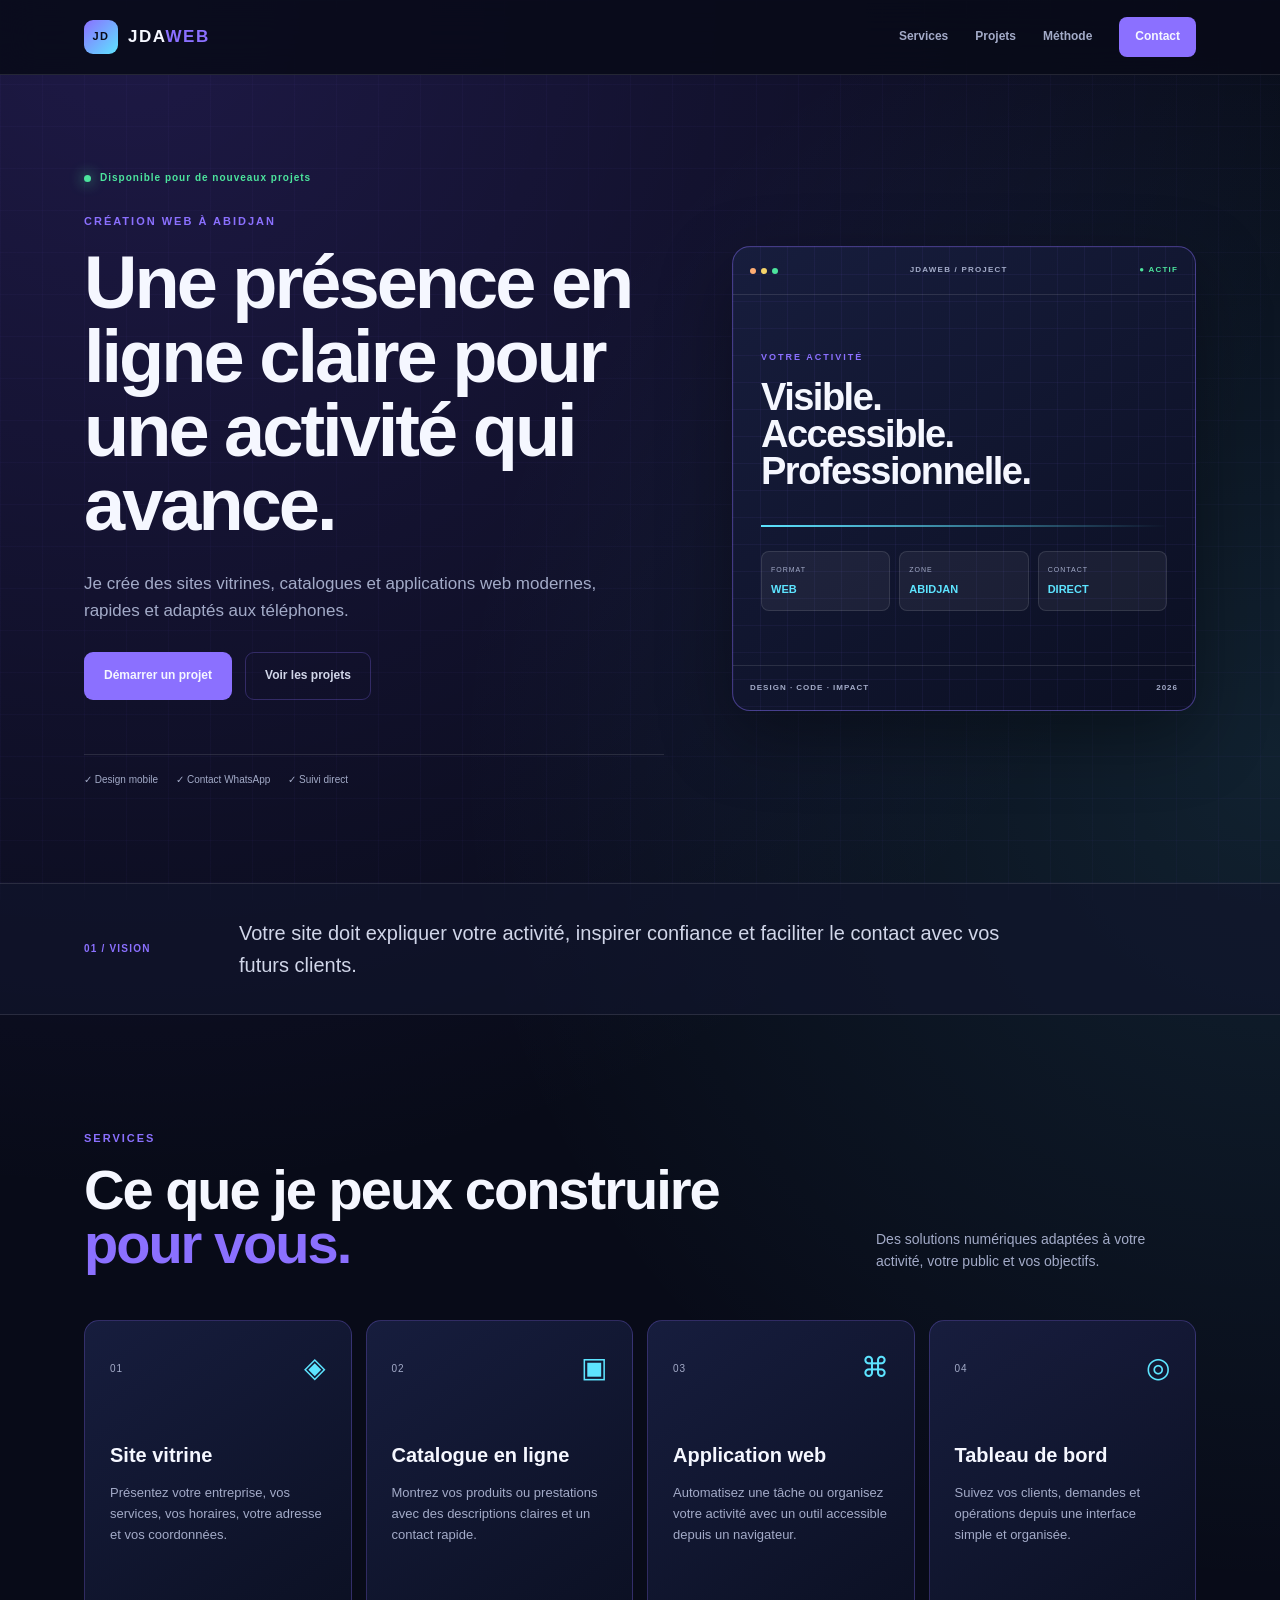
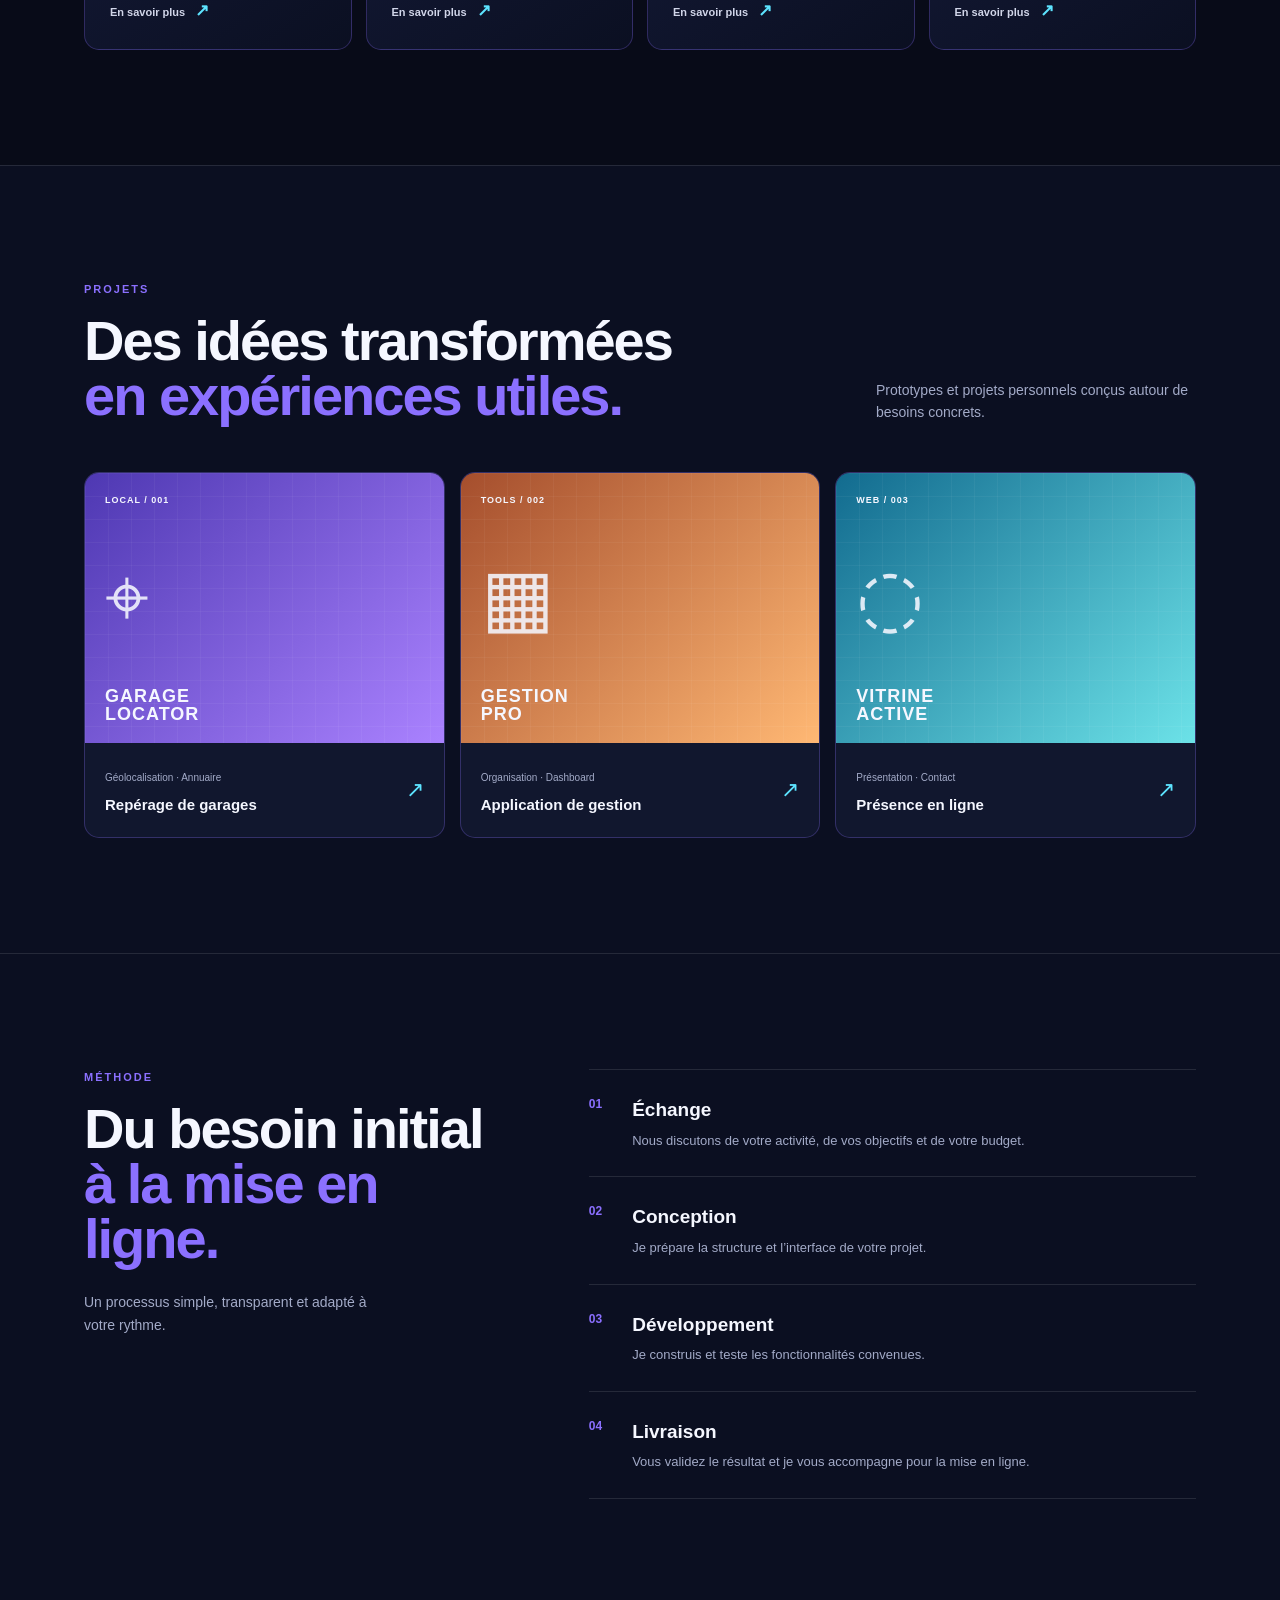
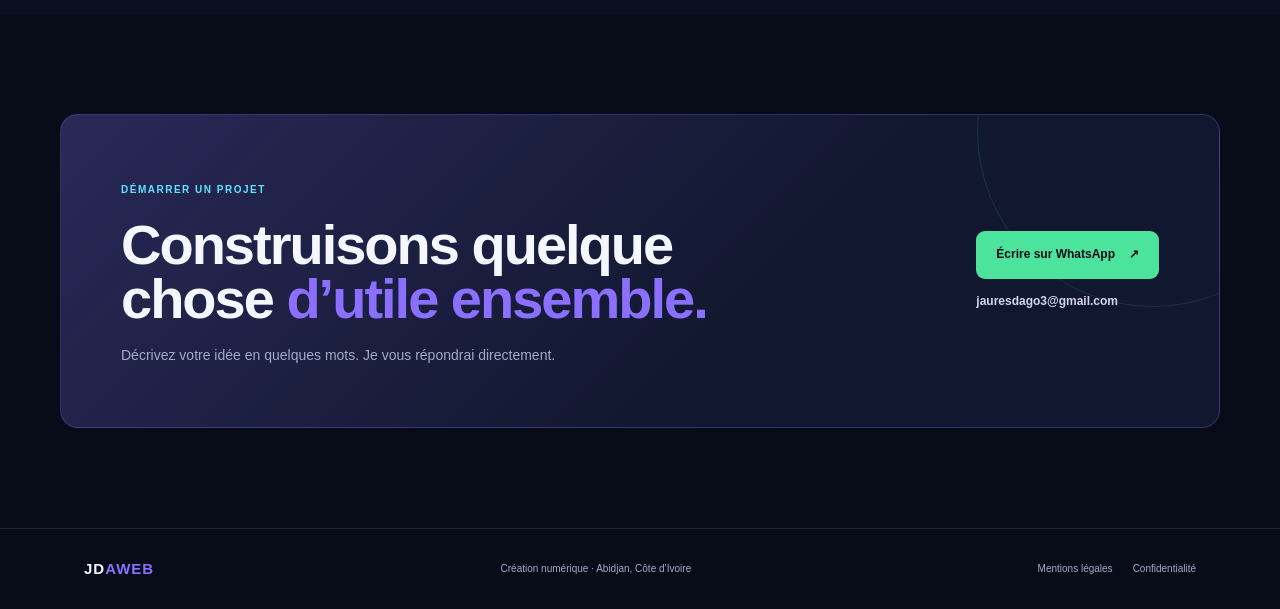
==== commit 2a79296d: "Update index.html" ====
--- a/index.html
+++ b/index.html
@@ -4,129 +4,1394 @@
   <meta charset="UTF-8">
   <meta name="viewport" content="width=device-width, initial-scale=1.0">
 
-  <title>Nova Web CI | Création de sites web à Abidjan</title>
+  <title>JDAWEB | Création de sites web à Abidjan</title>
 
   <meta
     name="description"
-    content="Nova Web CI crée des sites web professionnels, rapides et adaptés aux activités locales à Abidjan."
+    content="JDAWEB crée des sites web, applications web et outils numériques à Abidjan."
   >
 
-  <link rel="stylesheet" href="css/style.css">
+  <meta name="theme-color" content="#080b18">
+
+  <style>
+    :root {
+      --bg: #080b18;
+      --surface: #11172e;
+      --surface-light: #19213f;
+      --primary: #8b70ff;
+      --primary-dark: #674bdd;
+      --cyan: #5de4ff;
+      --green: #4ce49d;
+      --orange: #ffad73;
+      --text: #f5f7ff;
+      --muted: #a3abc8;
+      --muted-light: #d1d6e9;
+      --border: rgba(139, 112, 255, 0.28);
+      --border-soft: rgba(255, 255, 255, 0.11);
+      --shadow: 0 25px 70px rgba(0, 0, 0, 0.35);
+    }
+
+    * {
+      box-sizing: border-box;
+      margin: 0;
+      padding: 0;
+    }
+
+    html {
+      scroll-behavior: smooth;
+    }
+
+    body {
+      background:
+        radial-gradient(
+          circle at 10% 0%,
+          rgba(118, 82, 255, 0.2),
+          transparent 30%
+        ),
+        radial-gradient(
+          circle at 100% 20%,
+          rgba(93, 228, 255, 0.1),
+          transparent 25%
+        ),
+        var(--bg);
+      color: var(--text);
+      font-family: Arial, Helvetica, sans-serif;
+      line-height: 1.6;
+      overflow-x: hidden;
+    }
+
+    body::before {
+      background-image:
+        linear-gradient(
+          rgba(139, 112, 255, 0.035) 1px,
+          transparent 1px
+        ),
+        linear-gradient(
+          90deg,
+          rgba(139, 112, 255, 0.035) 1px,
+          transparent 1px
+        );
+      background-size: 42px 42px;
+      content: "";
+      inset: 0;
+      pointer-events: none;
+      position: fixed;
+      z-index: -1;
+    }
+
+    a {
+      color: inherit;
+      text-decoration: none;
+    }
+
+    button,
+    a {
+      -webkit-tap-highlight-color: transparent;
+    }
+
+    button:focus-visible,
+    a:focus-visible {
+      outline: 2px solid var(--cyan);
+      outline-offset: 4px;
+    }
+
+    .container {
+      margin: 0 auto;
+      max-width: 1160px;
+      padding-left: 24px;
+      padding-right: 24px;
+    }
+
+    .site-header {
+      background: rgba(8, 11, 24, 0.88);
+      border-bottom: 1px solid var(--border-soft);
+      backdrop-filter: blur(18px);
+      position: sticky;
+      top: 0;
+      z-index: 100;
+    }
+
+    .navbar {
+      align-items: center;
+      display: flex;
+      justify-content: space-between;
+      min-height: 74px;
+    }
+
+    .brand {
+      align-items: center;
+      display: flex;
+      font-size: 17px;
+      font-weight: 900;
+      gap: 10px;
+      letter-spacing: 1.5px;
+    }
+
+    .brand-mark {
+      align-items: center;
+      background: linear-gradient(135deg, var(--primary), var(--cyan));
+      border-radius: 9px;
+      color: var(--bg);
+      display: flex;
+      font-size: 11px;
+      height: 34px;
+      justify-content: center;
+      width: 34px;
+    }
+
+    .brand-accent,
+    .footer-brand span {
+      color: var(--primary);
+    }
+
+    .nav-links {
+      align-items: center;
+      display: flex;
+      gap: 27px;
+    }
+
+    .nav-links a {
+      color: var(--muted);
+      font-size: 12px;
+      font-weight: 700;
+      transition: 0.2s ease;
+    }
+
+    .nav-links a:hover {
+      color: var(--cyan);
+    }
+
+    .nav-button {
+      background: var(--primary);
+      border-radius: 8px;
+      color: var(--text) !important;
+      padding: 10px 16px;
+    }
+
+    .menu-toggle {
+      background: transparent;
+      border: 0;
+      color: var(--text);
+      cursor: pointer;
+      display: none;
+      font-size: 25px;
+      padding: 8px;
+    }
+
+    .hero {
+      align-items: center;
+      display: grid;
+      gap: 68px;
+      grid-template-columns: minmax(0, 1fr) minmax(360px, 0.8fr);
+      min-height: 700px;
+      padding-bottom: 95px;
+      padding-top: 95px;
+    }
+
+    .availability {
+      align-items: center;
+      color: var(--green);
+      display: flex;
+      font-size: 10px;
+      font-weight: 800;
+      gap: 9px;
+      letter-spacing: 1px;
+      margin-bottom: 27px;
+    }
+
+    .availability span {
+      background: var(--green);
+      border-radius: 50%;
+      box-shadow: 0 0 14px var(--green);
+      height: 7px;
+      width: 7px;
+    }
+
+    .eyebrow {
+      color: var(--primary);
+      font-size: 11px;
+      font-weight: 800;
+      letter-spacing: 2px;
+      margin-bottom: 15px;
+      text-transform: uppercase;
+    }
+
+    .hero h1 {
+      color: var(--text);
+      font-size: clamp(42px, 6vw, 74px);
+      letter-spacing: -3px;
+      line-height: 1;
+      max-width: 720px;
+    }
+
+    .hero-description {
+      color: var(--muted);
+      font-size: 17px;
+      margin: 28px 0;
+      max-width: 570px;
+    }
+
+    .hero-buttons,
+    .hero-points,
+    .contact-actions {
+      display: flex;
+      flex-wrap: wrap;
+      gap: 13px;
+    }
+
+    .button {
+      align-items: center;
+      border: 1px solid transparent;
+      border-radius: 9px;
+      display: inline-flex;
+      font-size: 12px;
+      font-weight: 800;
+      gap: 14px;
+      justify-content: center;
+      min-height: 48px;
+      padding: 13px 19px;
+      transition: 0.25s ease;
+    }
+
+    .button-primary {
+      background: var(--primary);
+      color: var(--text);
+    }
+
+    .button-primary:hover {
+      background: var(--primary-dark);
+      box-shadow: 0 0 25px rgba(139, 112, 255, 0.3);
+      transform: translateY(-3px);
+    }
+
+    .button-outline {
+      border-color: var(--border);
+      color: var(--muted-light);
+    }
+
+    .button-outline:hover {
+      border-color: var(--cyan);
+      color: var(--cyan);
+    }
+
+    .hero-points {
+      border-top: 1px solid var(--border-soft);
+      color: var(--muted);
+      font-size: 10px;
+      gap: 18px;
+      margin-top: 54px;
+      padding-top: 17px;
+    }
+
+    .visual-card {
+      background:
+        linear-gradient(rgba(139, 112, 255, 0.06) 1px, transparent 1px),
+        linear-gradient(90deg, rgba(139, 112, 255, 0.06) 1px, transparent 1px),
+        linear-gradient(145deg, #171d3d, #0b0f22);
+      background-size: 27px 27px, 27px 27px, auto;
+      border: 1px solid rgba(139, 112, 255, 0.42);
+      border-radius: 18px;
+      box-shadow: var(--shadow);
+      min-height: 465px;
+      overflow: hidden;
+      position: relative;
+    }
+
+    .visual-header,
+    .visual-footer {
+      align-items: center;
+      display: flex;
+      justify-content: space-between;
+    }
+
+    .visual-header {
+      border-bottom: 1px solid var(--border-soft);
+      color: var(--muted);
+      font-size: 8px;
+      font-weight: 800;
+      letter-spacing: 1.2px;
+      padding: 17px;
+    }
+
+    .visual-header strong {
+      color: var(--green);
+      font-size: 8px;
+    }
+
+    .visual-dots {
+      display: flex;
+      gap: 5px;
+    }
+
+    .visual-dots span {
+      background: #70799b;
+      border-radius: 50%;
+      height: 6px;
+      width: 6px;
+    }
+
+    .visual-dots span:first-child {
+      background: var(--orange);
+    }
+
+    .visual-dots span:nth-child(2) {
+      background: #f6d36a;
+    }
+
+    .visual-dots span:last-child {
+      background: var(--green);
+    }
+
+    .visual-body {
+      padding: 55px 28px 30px;
+    }
+
+    .visual-body > p {
+      color: var(--primary);
+      font-size: 9px;
+      font-weight: 800;
+      letter-spacing: 2px;
+    }
+
+    .visual-body h2 {
+      color: var(--text);
+      font-size: 38px;
+      letter-spacing: -1.5px;
+      line-height: 0.98;
+      margin-top: 14px;
+    }
+
+    .visual-line {
+      background: linear-gradient(90deg, var(--cyan), transparent);
+      height: 2px;
+      margin: 35px 0 24px;
+    }
+
+    .visual-stats {
+      display: grid;
+      gap: 9px;
+      grid-template-columns: repeat(3, 1fr);
+    }
+
+    .visual-stats div {
+      background: rgba(255, 255, 255, 0.055);
+      border: 1px solid var(--border-soft);
+      border-radius: 8px;
+      padding: 12px 9px;
+    }
+
+    .visual-stats small {
+      color: var(--muted);
+      display: block;
+      font-size: 7px;
+      letter-spacing: 1px;
+    }
+
+    .visual-stats strong {
+      color: var(--cyan);
+      display: block;
+      font-size: 11px;
+      margin-top: 5px;
+    }
+
+    .visual-footer {
+      border-top: 1px solid var(--border-soft);
+      bottom: 0;
+      color: var(--muted);
+      font-size: 8px;
+      font-weight: 800;
+      left: 0;
+      letter-spacing: 1px;
+      padding: 16px 17px;
+      position: absolute;
+      right: 0;
+    }
+
+    .statement {
+      background: rgba(17, 22, 45, 0.66);
+      border-bottom: 1px solid var(--border-soft);
+      border-top: 1px solid var(--border-soft);
+    }
+
+    .statement-content {
+      align-items: center;
+      display: grid;
+      gap: 35px;
+      grid-template-columns: 120px 1fr;
+      min-height: 130px;
+    }
+
+    .section-index {
+      color: var(--primary);
+      font-size: 10px;
+      font-weight: 800;
+      letter-spacing: 1.2px;
+    }
+
+    .statement p {
+      color: var(--muted-light);
+      font-size: 20px;
+      max-width: 780px;
+    }
+
+    .section {
+      padding-bottom: 115px;
+      padding-top: 115px;
+    }
+
+    .section-top {
+      align-items: flex-end;
+      display: flex;
+      gap: 50px;
+      justify-content: space-between;
+      margin-bottom: 48px;
+    }
+
+    .section-top h2,
+    .process-intro h2,
+    .contact-box h2 {
+      color: var(--text);
+      font-size: clamp(35px, 5vw, 56px);
+      letter-spacing: -2px;
+      line-height: 0.98;
+    }
+
+    .section-top h2 span,
+    .process-intro h2 span,
+    .contact-box h2 span {
+      color: var(--primary);
+    }
+
+    .section-description {
+      color: var(--muted);
+      font-size: 14px;
+      max-width: 320px;
+    }
+
+    .service-grid {
+      display: grid;
+      gap: 14px;
+      grid-template-columns: repeat(4, 1fr);
+    }
+
+    .service-card {
+      background: linear-gradient(
+        145deg,
+        rgba(25, 31, 66, 0.9),
+        rgba(12, 16, 35, 0.9)
+      );
+      border: 1px solid var(--border);
+      border-radius: 15px;
+      min-height: 330px;
+      padding: 25px;
+      position: relative;
+      transition: 0.25s ease;
+    }
+
+    .service-card:hover {
+      border-color: rgba(93, 228, 255, 0.55);
+      box-shadow: 0 18px 45px rgba(0, 0, 0, 0.25);
+      transform: translateY(-5px);
+    }
+
+    .card-top {
+      align-items: center;
+      display: flex;
+      justify-content: space-between;
+    }
+
+    .card-number {
+      color: var(--muted);
+      font-size: 10px;
+      letter-spacing: 1px;
+    }
+
+    .card-icon {
+      color: var(--cyan);
+      font-size: 28px;
+    }
+
+    .service-card h3 {
+      color: var(--text);
+      font-size: 20px;
+      margin: 48px 0 12px;
+    }
+
+    .service-card p {
+      color: var(--muted);
+      font-size: 13px;
+    }
+
+    .service-card > a {
+      bottom: 25px;
+      color: var(--muted-light);
+      font-size: 11px;
+      font-weight: 800;
+      left: 25px;
+      position: absolute;
+    }
+
+    .service-card > a span {
+      color: var(--cyan);
+      font-size: 17px;
+      margin-left: 7px;
+    }
+
+    .service-card > a:hover {
+      color: var(--cyan);
+    }
+
+    .projects-section {
+      background: rgba(17, 22, 45, 0.45);
+      border-bottom: 1px solid var(--border-soft);
+      border-top: 1px solid var(--border-soft);
+    }
+
+    .project-grid {
+      display: grid;
+      gap: 15px;
+      grid-template-columns: repeat(3, 1fr);
+    }
+
+    .project-card {
+      background: var(--surface);
+      border: 1px solid var(--border);
+      border-radius: 15px;
+      overflow: hidden;
+    }
+
+    .project-art {
+      display: flex;
+      flex-direction: column;
+      height: 270px;
+      justify-content: space-between;
+      overflow: hidden;
+      padding: 20px;
+      position: relative;
+    }
+
+    .project-art::before {
+      background-image:
+        linear-gradient(rgba(255, 255, 255, 0.13) 1px, transparent 1px),
+        linear-gradient(90deg, rgba(255, 255, 255, 0.13) 1px, transparent 1px);
+      background-size: 23px 23px;
+      content: "";
+      inset: 0;
+      opacity: 0.35;
+      position: absolute;
+    }
+
+    .art-purple {
+      background: linear-gradient(135deg, #4e38b2, #aa82ff);
+    }
+
+    .art-orange {
+      background: linear-gradient(135deg, #a54e2d, #ffb874);
+    }
+
+    .art-cyan {
+      background: linear-gradient(135deg, #126b8f, #6ce2e8);
+    }
+
+    .art-code,
+    .art-symbol,
+    .project-art strong {
+      position: relative;
+      z-index: 1;
+    }
+
+    .art-code {
+      font-size: 9px;
+      font-weight: 800;
+      letter-spacing: 1px;
+    }
+
+    .art-symbol {
+      font-size: 78px;
+      opacity: 0.88;
+    }
+
+    .project-art strong {
+      font-size: 18px;
+      letter-spacing: 1px;
+      line-height: 0.95;
+    }
+
+    .project-content {
+      align-items: center;
+      display: flex;
+      justify-content: space-between;
+      padding: 20px;
+    }
+
+    .project-content small {
+      color: var(--muted);
+      font-size: 10px;
+    }
+
+    .project-content h3 {
+      color: var(--text);
+      font-size: 15px;
+      margin-top: 5px;
+    }
+
+    .project-arrow {
+      color: var(--cyan);
+      font-size: 22px;
+    }
+
+    .process-section {
+      background: rgba(17, 22, 45, 0.45);
+    }
+
+    .process-layout {
+      display: grid;
+      gap: 100px;
+      grid-template-columns: 0.8fr 1.2fr;
+    }
+
+    .process-intro > p:last-child {
+      color: var(--muted);
+      font-size: 14px;
+      margin-top: 25px;
+      max-width: 300px;
+    }
+
+    .process-list {
+      border-top: 1px solid var(--border-soft);
+    }
+
+    .process-item {
+      align-items: flex-start;
+      border-bottom: 1px solid var(--border-soft);
+      display: flex;
+      gap: 30px;
+      padding: 25px 0;
+    }
+
+    .process-item > span {
+      color: var(--primary);
+      font-size: 12px;
+      font-weight: 900;
+    }
+
+    .process-item h3 {
+      color: var(--text);
+      font-size: 19px;
+    }
+
+    .process-item p {
+      color: var(--muted);
+      font-size: 13px;
+      margin-top: 5px;
+    }
+
+    .contact-section {
+      padding-bottom: 100px;
+      padding-top: 100px;
+    }
+
+    .contact-box {
+      align-items: center;
+      background:
+        linear-gradient(135deg, rgba(137, 112, 255, 0.2), transparent 62%),
+        var(--surface);
+      border: 1px solid var(--border);
+      border-radius: 18px;
+      display: flex;
+      gap: 40px;
+      justify-content: space-between;
+      overflow: hidden;
+      padding: 60px;
+      position: relative;
+    }
+
+    .contact-box::after {
+      border: 1px solid rgba(93, 228, 255, 0.13);
+      border-radius: 50%;
+      content: "";
+      height: 350px;
+      position: absolute;
+      right: -110px;
+      top: -160px;
+      width: 350px;
+    }
+
+    .contact-label {
+      color: var(--cyan);
+      font-size: 10px;
+      font-weight: 800;
+      letter-spacing: 1.5px;
+    }
+
+    .contact-box h2 {
+      margin: 17px 0;
+      max-width: 650px;
+    }
+
+    .contact-box p {
+      color: var(--muted);
+      font-size: 14px;
+    }
+
+    .contact-actions {
+      align-items: flex-start;
+      flex-direction: column;
+      position: relative;
+      z-index: 1;
+    }
+
+    .button-whatsapp {
+      background: var(--green);
+      color: var(--bg);
+    }
+
+    .button-whatsapp:hover {
+      box-shadow: 0 0 25px rgba(82, 230, 159, 0.28);
+      filter: brightness(0.94);
+      transform: translateY(-3px);
+    }
+
+    .email-link {
+      color: var(--muted-light);
+      font-size: 12px;
+      font-weight: 700;
+    }
+
+    .email-link:hover {
+      color: var(--cyan);
+    }
+
+    .site-footer {
+      border-top: 1px solid var(--border-soft);
+      padding: 28px 0;
+    }
+
+    .footer-content {
+      align-items: center;
+      display: flex;
+      gap: 30px;
+      justify-content: space-between;
+    }
+
+    .footer-brand {
+      color: var(--text);
+      font-size: 15px;
+      font-weight: 900;
+      letter-spacing: 1px;
+    }
+
+    .footer-content p,
+    .footer-links a {
+      color: var(--muted);
+      font-size: 10px;
+    }
+
+    .footer-links {
+      display: flex;
+      flex-wrap: wrap;
+      gap: 20px;
+    }
+
+    .footer-links a:hover {
+      color: var(--cyan);
+    }
+
+    @media (max-width: 950px) {
+      .hero {
+        gap: 45px;
+        grid-template-columns: 1fr;
+      }
+
+      .visual-card {
+        max-width: 620px;
+        width: 100%;
+      }
+
+      .service-grid {
+        grid-template-columns: repeat(2, 1fr);
+      }
+
+      .process-layout {
+        gap: 55px;
+      }
+    }
+
+    @media (max-width: 720px) {
+      .container {
+        padding-left: 18px;
+        padding-right: 18px;
+      }
+
+      .navbar {
+        min-height: 68px;
+      }
+
+      .menu-toggle {
+        display: block;
+      }
+
+      .nav-links {
+        background: rgba(8, 11, 24, 0.98);
+        border-bottom: 1px solid var(--border-soft);
+        display: none;
+        flex-direction: column;
+        gap: 22px;
+        left: 0;
+        padding: 25px 22px;
+        position: absolute;
+        right: 0;
+        top: 68px;
+      }
+
+      .nav-links.open {
+        display: flex;
+      }
+
+      .hero {
+        min-height: auto;
+        padding-bottom: 75px;
+        padding-top: 75px;
+      }
+
+      .hero h1 {
+        font-size: clamp(41px, 12vw, 62px);
+      }
+
+      .hero-description {
+        font-size: 16px;
+      }
+
+      .visual-card {
+        min-height: 400px;
+      }
+
+      .visual-body {
+        padding: 42px 20px 25px;
+      }
+
+      .visual-body h2 {
+        font-size: 32px;
+      }
+
+      .statement-content {
+        gap: 16px;
+        grid-template-columns: 65px 1fr;
+      }
+
+      .statement p {
+        font-size: 15px;
+      }
+
+      .section {
+        padding-bottom: 80px;
+        padding-top: 80px;
+      }
+
+      .section-top {
+        align-items: flex-start;
+        flex-direction: column;
+        gap: 20px;
+      }
+
+      .section-top h2,
+      .process-intro h2,
+      .contact-box h2 {
+        font-size: 39px;
+      }
+
+      .service-grid,
+      .project-grid {
+        grid-template-columns: 1fr;
+      }
+
+      .service-card {
+        min-height: 290px;
+      }
+
+      .process-layout {
+        grid-template-columns: 1fr;
+      }
+
+      .contact-section {
+        padding-bottom: 70px;
+        padding-top: 70px;
+      }
+
+      .contact-box {
+        align-items: flex-start;
+        flex-direction: column;
+        padding: 35px 25px;
+      }
+
+      .footer-content {
+        align-items: flex-start;
+        flex-direction: column;
+        gap: 15px;
+      }
+    }
+  </style>
 </head>
 <body>
   <header class="site-header">
     <nav class="navbar container">
-      <a class="logo" href="index.html">NOVA<span>WEB</span></a>
+      <a class="brand" href="#accueil" aria-label="JDAWEB accueil">
+        <span class="brand-mark">JD</span>
+        <span>JDA<span class="brand-accent">WEB</span></span>
+      </a>
 
       <button
         class="menu-toggle"
         id="menuToggle"
         type="button"
         aria-label="Ouvrir le menu"
+        aria-controls="navLinks"
         aria-expanded="false">
         ☰
       </button>
 
       <div class="nav-links" id="navLinks">
-        <a href="index.html">Accueil</a>
-        <a href="services.html">Services</a>
-        <a href="portfolio.html">Réalisations</a>
-        <a href="contact.html">Contact</a>
+        <a href="#services">Services</a>
+        <a href="#projets">Projets</a>
+        <a href="#methode">Méthode</a>
+        <a href="#contact" class="nav-button">Contact</a>
       </div>
     </nav>
   </header>
 
   <main>
-    <section class="hero container">
+    <section class="hero container" id="accueil">
       <div class="hero-content">
-        <p class="eyebrow">Solutions numériques à Abidjan</p>
+        <div class="availability">
+          <span></span>
+          Disponible pour de nouveaux projets
+        </div>
+
+        <p class="eyebrow">Création web à Abidjan</p>
 
         <h1>
-          Donnez une présence professionnelle à votre activité.
+          Une présence en ligne claire pour une activité qui avance.
         </h1>
 
-        <p class="hero-text">
-          Je crée des sites web rapides, adaptés aux téléphones et conçus
-          pour aider les entreprises à être trouvées et contactées.
+        <p class="hero-description">
+          Je crée des sites vitrines, catalogues et applications web modernes,
+          rapides et adaptés aux téléphones.
         </p>
 
-        <div class="hero-actions">
-          <a class="button button-primary" href="contact.html">
-            Demander un devis
+        <div class="hero-buttons">
+          <a class="button button-primary" href="#contact">
+            Démarrer un projet
           </a>
 
-          <a class="button button-secondary" href="portfolio.html">
-            Voir mes réalisations
+          <a class="button button-outline" href="#projets">
+            Voir les projets
+          </a>
+        </div>
+
+        <div class="hero-points">
+          <span>✓ Design mobile</span>
+          <span>✓ Contact WhatsApp</span>
+          <span>✓ Suivi direct</span>
+        </div>
+      </div>
+
+      <div class="visual-card">
+        <div class="visual-header">
+          <div class="visual-dots">
+            <span></span>
+            <span></span>
+            <span></span>
+          </div>
+
+          <span>JDAWEB / PROJECT</span>
+          <strong>● ACTIF</strong>
+        </div>
+
+        <div class="visual-body">
+          <p>VOTRE ACTIVITÉ</p>
+
+          <h2>
+            Visible.<br>
+            Accessible.<br>
+            Professionnelle.
+          </h2>
+
+          <div class="visual-line"></div>
+
+          <div class="visual-stats">
+            <div>
+              <small>FORMAT</small>
+              <strong>WEB</strong>
+            </div>
+
+            <div>
+              <small>ZONE</small>
+              <strong>ABIDJAN</strong>
+            </div>
+
+            <div>
+              <small>CONTACT</small>
+              <strong>DIRECT</strong>
+            </div>
+          </div>
+        </div>
+
+        <div class="visual-footer">
+          <span>DESIGN · CODE · IMPACT</span>
+          <span>2026</span>
+        </div>
+      </div>
+    </section>
+
+    <section class="statement">
+      <div class="container statement-content">
+        <span class="section-index">01 / VISION</span>
+
+        <p>
+          Votre site doit expliquer votre activité, inspirer confiance et
+          faciliter le contact avec vos futurs clients.
+        </p>
+      </div>
+    </section>
+
+    <section class="section container" id="services">
+      <div class="section-top">
+        <div>
+          <p class="eyebrow">Services</p>
+
+          <h2>
+            Ce que je peux construire<br>
+            <span>pour vous.</span>
+          </h2>
+        </div>
+
+        <p class="section-description">
+          Des solutions numériques adaptées à votre activité, votre public
+          et vos objectifs.
+        </p>
+      </div>
+
+      <div class="service-grid">
+        <article class="service-card">
+          <div class="card-top">
+            <span class="card-number">01</span>
+            <span class="card-icon">◈</span>
+          </div>
+
+          <h3>Site vitrine</h3>
+
+          <p>
+            Présentez votre entreprise, vos services, vos horaires,
+            votre adresse et vos coordonnées.
+          </p>
+
+          <a href="#contact">
+            En savoir plus <span>↗</span>
+          </a>
+        </article>
+
+        <article class="service-card">
+          <div class="card-top">
+            <span class="card-number">02</span>
+            <span class="card-icon">▣</span>
+          </div>
+
+          <h3>Catalogue en ligne</h3>
+
+          <p>
+            Montrez vos produits ou prestations avec des descriptions claires
+            et un contact rapide.
+          </p>
+
+          <a href="#contact">
+            En savoir plus <span>↗</span>
+          </a>
+        </article>
+
+        <article class="service-card">
+          <div class="card-top">
+            <span class="card-number">03</span>
+            <span class="card-icon">⌘</span>
+          </div>
+
+          <h3>Application web</h3>
+
+          <p>
+            Automatisez une tâche ou organisez votre activité avec un outil
+            accessible depuis un navigateur.
+          </p>
+
+          <a href="#contact">
+            En savoir plus <span>↗</span>
+          </a>
+        </article>
+
+        <article class="service-card">
+          <div class="card-top">
+            <span class="card-number">04</span>
+            <span class="card-icon">◎</span>
+          </div>
+
+          <h3>Tableau de bord</h3>
+
+          <p>
+            Suivez vos clients, demandes et opérations depuis une interface
+            simple et organisée.
+          </p>
+
+          <a href="#contact">
+            En savoir plus <span>↗</span>
+          </a>
+        </article>
+      </div>
+    </section>
+
+    <section class="section projects-section" id="projets">
+      <div class="container">
+        <div class="section-top">
+          <div>
+            <p class="eyebrow">Projets</p>
+
+            <h2>
+              Des idées transformées<br>
+              <span>en expériences utiles.</span>
+            </h2>
+          </div>
+
+          <p class="section-description">
+            Prototypes et projets personnels conçus autour de besoins concrets.
+          </p>
+        </div>
+
+        <div class="project-grid">
+          <article class="project-card">
+            <div class="project-art art-purple">
+              <span class="art-code">LOCAL / 001</span>
+              <span class="art-symbol">⌖</span>
+              <strong>GARAGE<br>LOCATOR</strong>
+            </div>
+
+            <div class="project-content">
+              <div>
+                <small>Géolocalisation · Annuaire</small>
+                <h3>Repérage de garages</h3>
+              </div>
+
+              <span class="project-arrow">↗</span>
+            </div>
+          </article>
+
+          <article class="project-card">
+            <div class="project-art art-orange">
+              <span class="art-code">TOOLS / 002</span>
+              <span class="art-symbol">▦</span>
+              <strong>GESTION<br>PRO</strong>
+            </div>
+
+            <div class="project-content">
+              <div>
+                <small>Organisation · Dashboard</small>
+                <h3>Application de gestion</h3>
+              </div>
+
+              <span class="project-arrow">↗</span>
+            </div>
+          </article>
+
+          <article class="project-card">
+            <div class="project-art art-cyan">
+              <span class="art-code">WEB / 003</span>
+              <span class="art-symbol">◌</span>
+              <strong>VITRINE<br>ACTIVE</strong>
+            </div>
+
+            <div class="project-content">
+              <div>
+                <small>Présentation · Contact</small>
+                <h3>Présence en ligne</h3>
+              </div>
+
+              <span class="project-arrow">↗</span>
+            </div>
+          </article>
+        </div>
+      </div>
+    </section>
+
+    <section class="section process-section" id="methode">
+      <div class="container process-layout">
+        <div class="process-intro">
+          <p class="eyebrow">Méthode</p>
+
+          <h2>
+            Du besoin initial<br>
+            <span>à la mise en ligne.</span>
+          </h2>
+
+          <p>
+            Un processus simple, transparent et adapté à votre rythme.
+          </p>
+        </div>
+
+        <div class="process-list">
+          <article class="process-item">
+            <span>01</span>
+
+            <div>
+              <h3>Échange</h3>
+              <p>
+                Nous discutons de votre activité, de vos objectifs et de
+                votre budget.
+              </p>
+            </div>
+          </article>
+
+          <article class="process-item">
+            <span>02</span>
+
+            <div>
+              <h3>Conception</h3>
+              <p>
+                Je prépare la structure et l’interface de votre projet.
+              </p>
+            </div>
+          </article>
+
+          <article class="process-item">
+            <span>03</span>
+
+            <div>
+              <h3>Développement</h3>
+              <p>
+                Je construis et teste les fonctionnalités convenues.
+              </p>
+            </div>
+          </article>
+
+          <article class="process-item">
+            <span>04</span>
+
+            <div>
+              <h3>Livraison</h3>
+              <p>
+                Vous validez le résultat et je vous accompagne pour la mise
+                en ligne.
+              </p>
+            </div>
+          </article>
+        </div>
+      </div>
+    </section>
+
+    <section class="contact-section" id="contact">
+      <div class="container contact-box">
+        <div>
+          <span class="contact-label">DÉMARRER UN PROJET</span>
+
+          <h2>
+            Construisons quelque chose
+            <span>d’utile ensemble.</span>
+          </h2>
+
+          <p>
+            Décrivez votre idée en quelques mots. Je vous répondrai
+            directement.
+          </p>
+        </div>
+
+        <div class="contact-actions">
+          <a
+            class="button button-whatsapp"
+            href="https://wa.me/2250575570479?text=Bonjour%20Jaur%C3%A8s%2C%20je%20souhaite%20parler%20d%27un%20projet%20web."
+            target="_blank"
+            rel="noopener noreferrer">
+            Écrire sur WhatsApp <span>↗</span>
+          </a>
+
+          <a
+            class="email-link"
+            href="mailto:jauresdago3@gmail.com">
+            jauresdago3@gmail.com
           </a>
         </div>
       </div>
-
-      <div class="hero-card">
-        <span class="card-label">Votre activité en ligne</span>
-        <h2>Simple, moderne et accessible.</h2>
-        <p>
-          Site vitrine, catalogue, formulaire de contact et bouton WhatsApp.
-        </p>
-      </div>
-    </section>
-
-    <section class="section container">
-      <div class="section-heading">
-        <p class="eyebrow">Ce que je propose</p>
-        <h2>Des solutions adaptées à votre activité</h2>
-      </div>
-
-      <div class="cards">
-        <article class="service-card">
-          <span class="service-icon">◈</span>
-          <h3>Site vitrine</h3>
-          <p>
-            Présentez votre entreprise, vos services, vos horaires et vos
-            coordonnées.
-          </p>
-        </article>
-
-        <article class="service-card">
-          <span class="service-icon">▣</span>
-          <h3>Catalogue en ligne</h3>
-          <p>
-            Affichez vos produits ou prestations avec des photos et des
-            informations claires.
-          </p>
-        </article>
-
-        <article class="service-card">
-          <span class="service-icon">⚙</span>
-          <h3>Application web</h3>
-          <p>
-            Automatisez une partie de votre activité grâce à un outil adapté
-            à vos besoins.
-          </p>
-        </article>
-      </div>
-    </section>
-
-    <section class="cta-section">
-      <div class="container cta-content">
-        <div>
-          <p class="eyebrow">Un projet en tête ?</p>
-          <h2>Parlons de votre activité.</h2>
-        </div>
-
-        <a class="button button-light" href="contact.html">
-          Me contacter
-        </a>
-      </div>
     </section>
   </main>
 
   <footer class="site-footer">
     <div class="container footer-content">
-      <p>© 2026 Nova Web CI. Tous droits réservés.</p>
-      <p>Création de sites web à Abidjan.</p>
+      <a class="footer-brand" href="#accueil">
+        JD<span>AWEB</span>
+      </a>
+
+      <p>
+        Création numérique · Abidjan, Côte d’Ivoire
+      </p>
+
+      <nav class="footer-links" aria-label="Liens légaux">
+        <a href="mentions-legales.html">
+          Mentions légales
+        </a>
+
+        <a href="politique-confidentialite.html">
+          Confidentialité
+        </a>
+      </nav>
     </div>
   </footer>
 
-  <script src="js/app.js"></script>
+  <script>
+    "use strict";
+
+    document.addEventListener("DOMContentLoaded", () => {
+      const menuToggle = document.querySelector("#menuToggle");
+      const navLinks = document.querySelector("#navLinks");
+
+      if (menuToggle && navLinks) {
+        menuToggle.addEventListener("click", () => {
+          const isOpen = navLinks.classList.toggle("open");
+
+          menuToggle.setAttribute(
+            "aria-expanded",
+            String(isOpen)
+          );
+
+          menuToggle.setAttribute(
+            "aria-label",
+            isOpen ? "Fermer le menu" : "Ouvrir le menu"
+          );
+        });
+      }
+
+      document.querySelectorAll('a[href^="#"]').forEach((link) => {
+        link.addEventListener("click", (event) => {
+          const targetId = link.getAttribute("href");
+
+          if (!targetId || targetId === "#") {
+            return;
+          }
+
+          const target = document.querySelector(targetId);
+
+          if (!target) {
+            return;
+          }
+
+          event.preventDefault();
+
+          target.scrollIntoView({
+            behavior: "smooth",
+            block: "start"
+          });
+
+          navLinks?.classList.remove("open");
+          menuToggle?.setAttribute("aria-expanded", "false");
+          menuToggle?.setAttribute("aria-label", "Ouvrir le menu");
+
+          history.pushState(null, "", targetId);
+        });
+      });
+    });
+  </script>
 </body>
-</html>
+</html>
